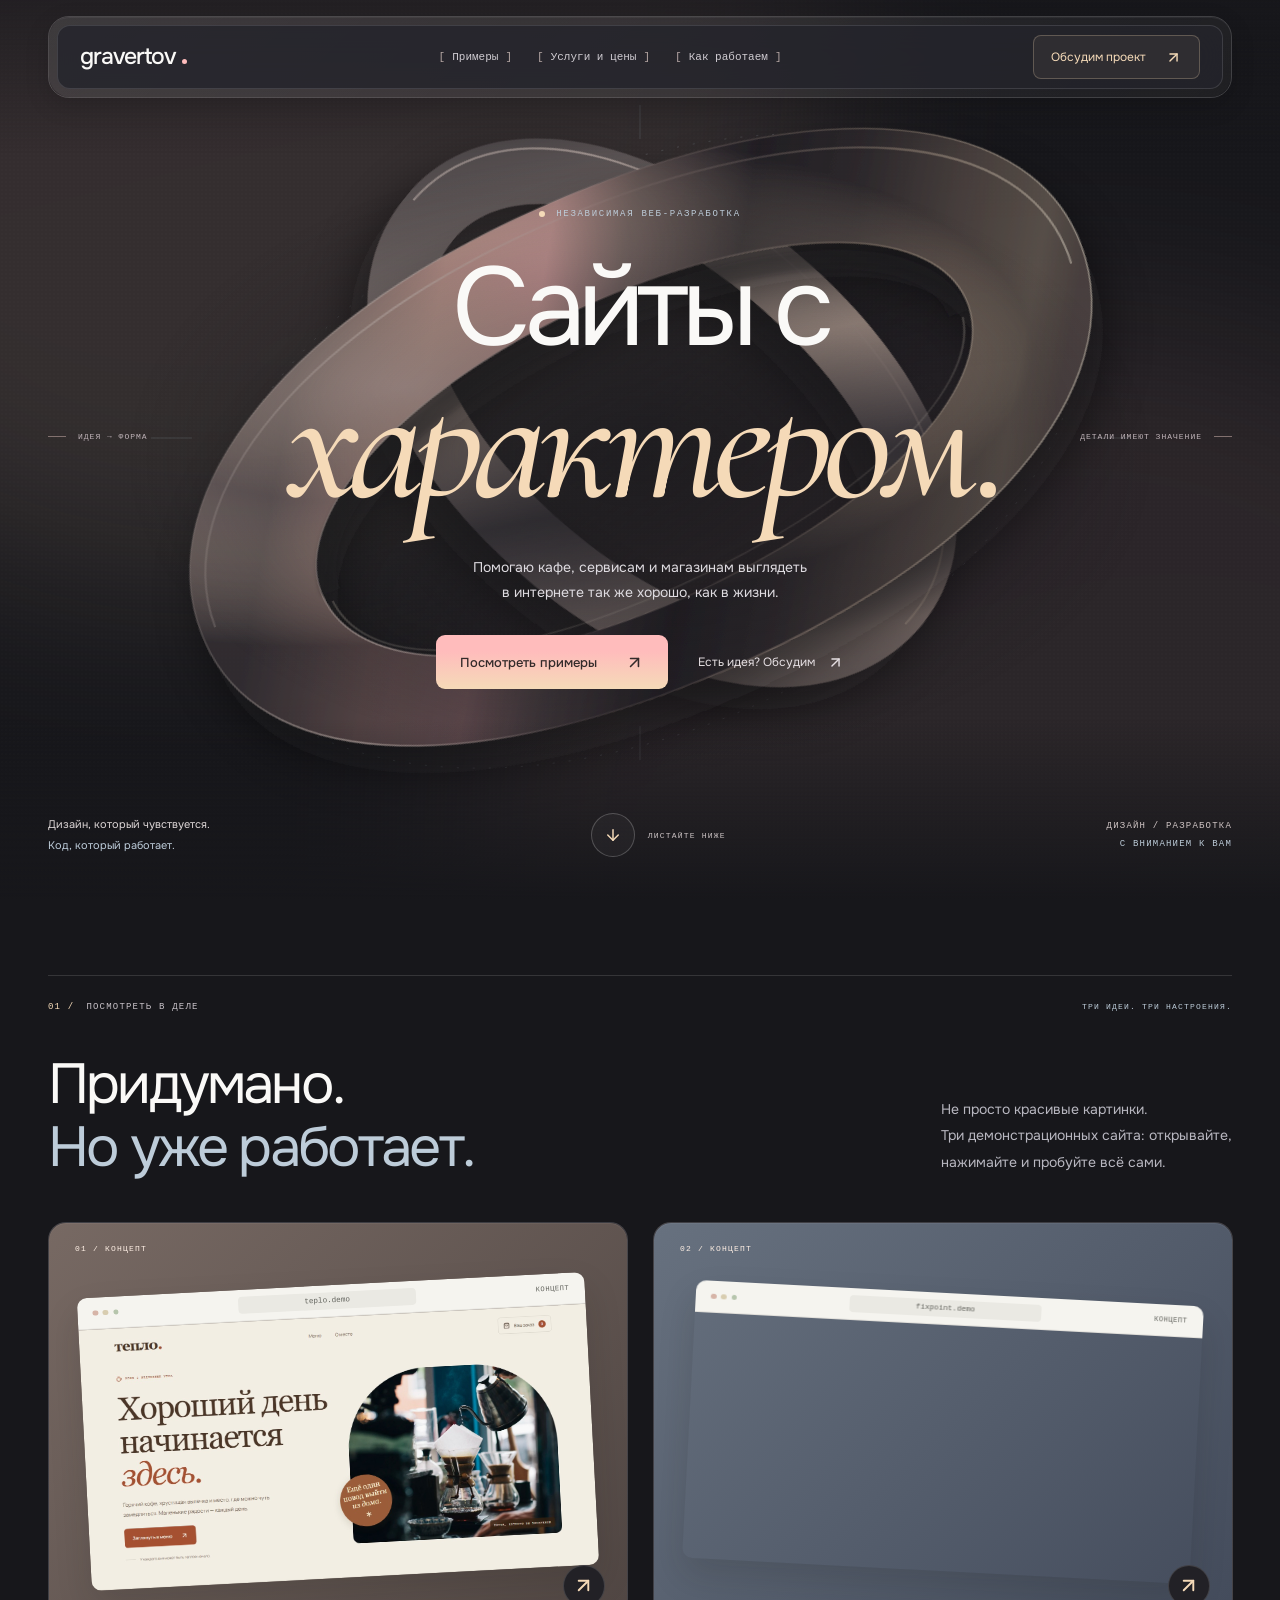
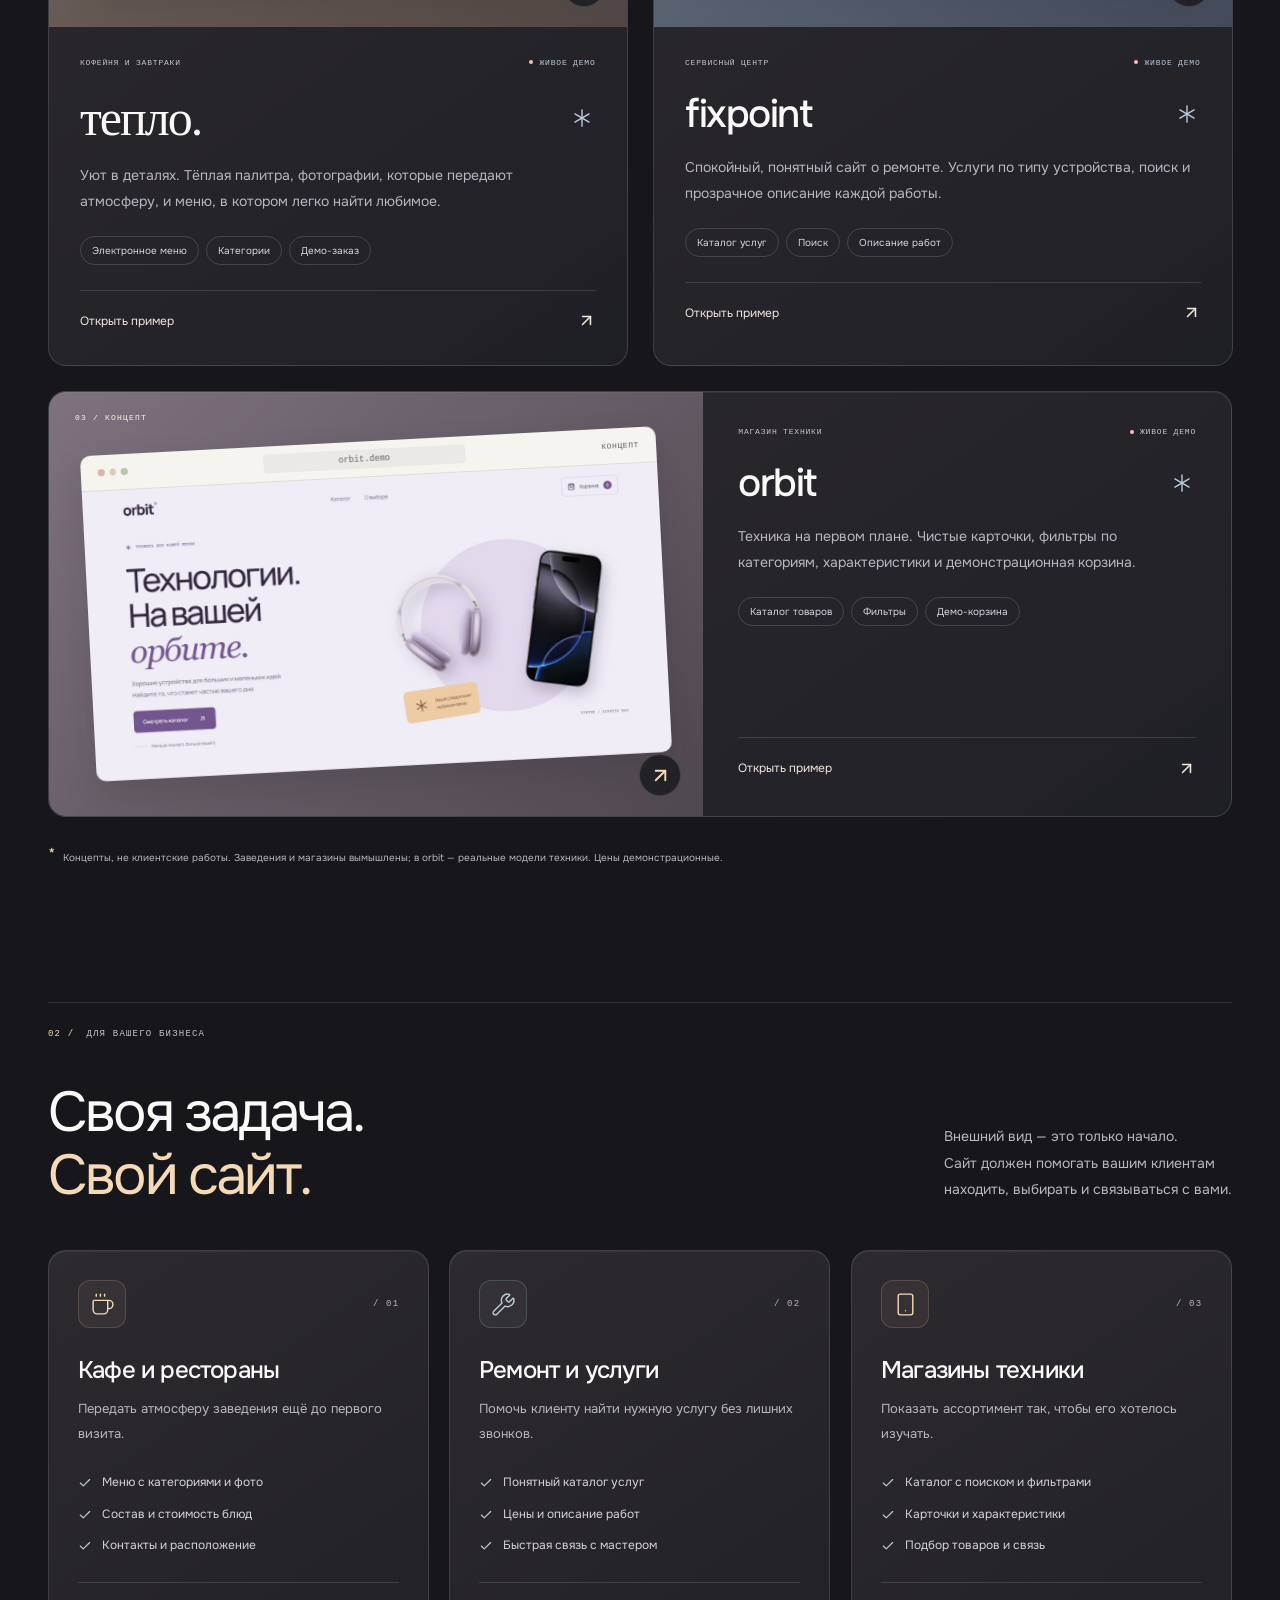
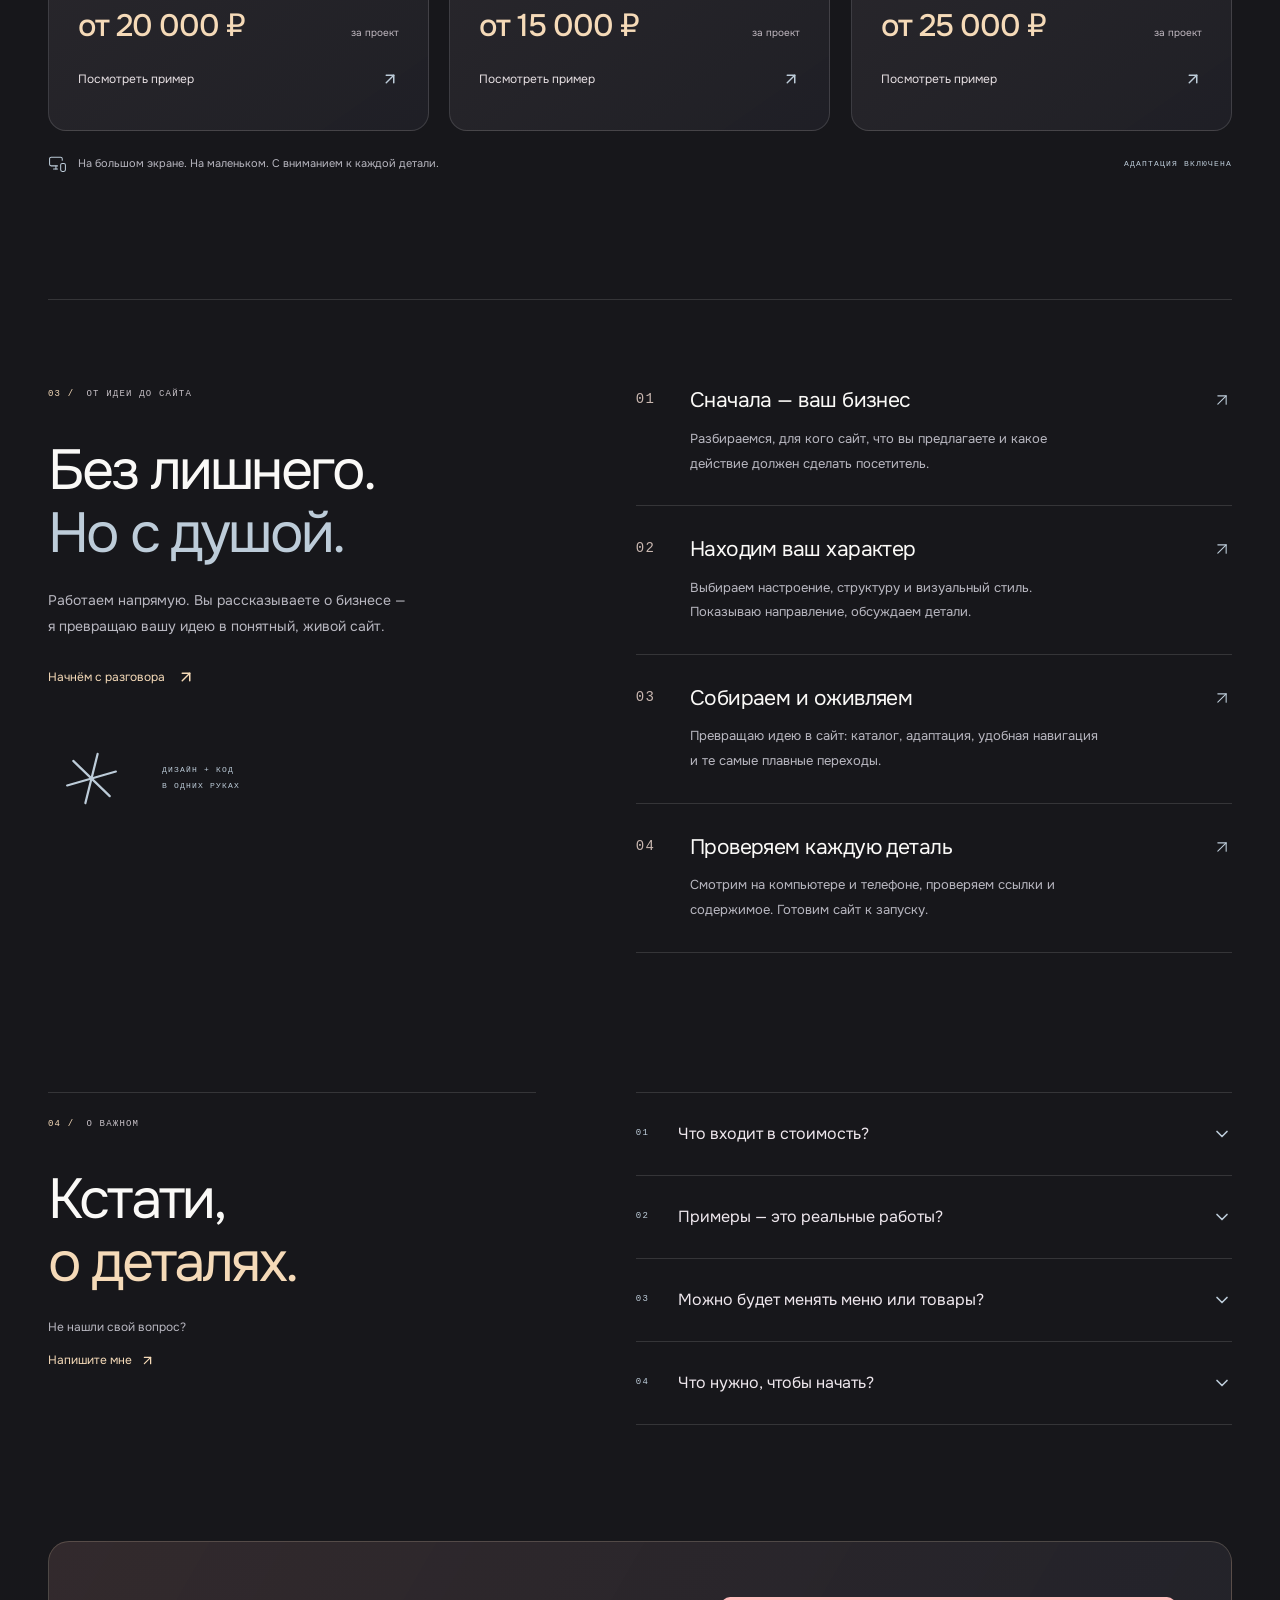
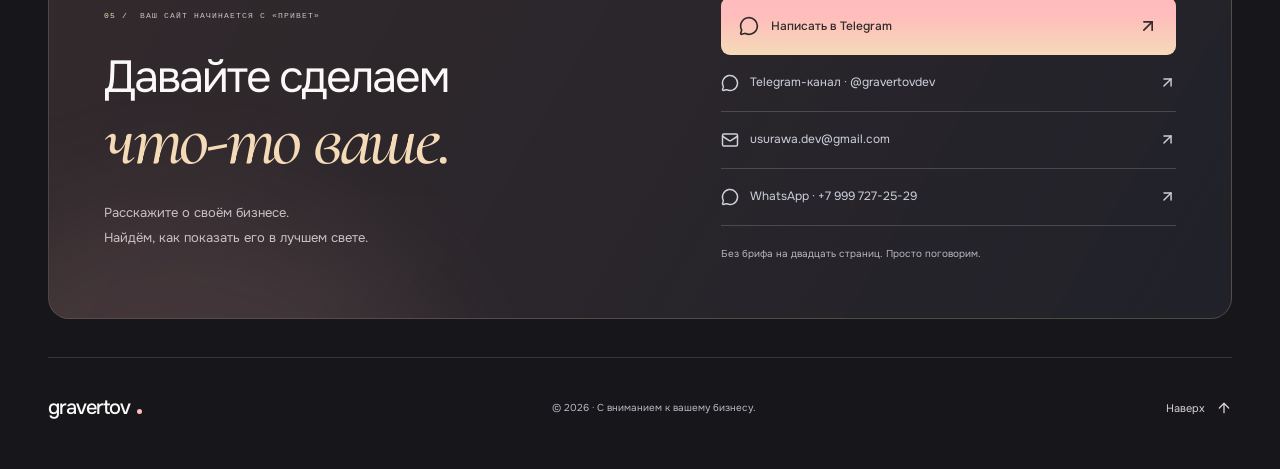
==== index.html @ 1410dafa "Add files via upload" ====
<!doctype html>
<html lang="ru">
  <head>
    <meta charset="UTF-8" />
    <meta name="viewport" content="width=device-width, initial-scale=1.0" />
    <script id="start-at-top">
      // Reset a fresh portfolio document before the browser restores an old section.
      if (!location.hash.startsWith('#/demo/') && performance.getEntriesByType('navigation')[0]?.type !== 'back_forward') {
        history.scrollRestoration = 'manual'
        history.replaceState(history.state, '', location.pathname + location.search)
        const startup = new AbortController()
        const finish = () => {
          startup.abort()
          history.scrollRestoration = 'auto'
        }
        const reset = () => {
          window.scrollTo({ top: 0, left: 0, behavior: 'instant' })
          requestAnimationFrame(() => {
            document.fonts.ready.then(() => requestAnimationFrame(() => {
              if (startup.signal.aborted) return
              window.scrollTo({ top: 0, left: 0, behavior: 'instant' })
              finish()
            }))
          })
        }
        for (const type of ['pointerdown', 'wheel', 'keydown', 'hashchange']) {
          window.addEventListener(type, finish, { once: true, passive: true, signal: startup.signal })
        }
        window.addEventListener('pageshow', reset, { once: true, signal: startup.signal })
      }
    </script>
    <meta name="theme-color" content="#17171b" />
    <meta name="description" content="gravertov — личное портфолио. Примеры работ, проекты и навыки — познакомьтесь с тем, что я создаю." />
    <meta property="og:type" content="website" />
    <meta property="og:locale" content="ru_RU" />
    <meta property="og:title" content="gravertov — личное портфолио." />
    <meta property="og:description" content="gravertov — личное портфолио. Примеры работ, проекты и навыки — познакомьтесь с тем, что я создаю." />
    <link rel="icon" type="image/svg+xml" href="./favicon.svg?v=gravertov-g" />
    <link rel="preload" href="./fonts/onest-cyrillic.woff2" as="font" type="font/woff2" crossorigin />
    <link rel="preload" href="./fonts/onest-latin.woff2" as="font" type="font/woff2" crossorigin />
    <link rel="preload" href="./fonts/cormorant-italic-cyrillic.woff2" as="font" type="font/woff2" crossorigin />
    <title>gravertov — личное портфолио.</title>
    <script type="module" crossorigin src="./assets/index-CSnz-NI5.js"></script>
    <link rel="stylesheet" crossorigin href="./assets/index-BxELxRzQ.css">
  </head>
  <body>
    <div id="root"></div>
    <noscript>Для интерактивного портфолио включите JavaScript. Связаться с разработчиком: <a href="mailto:usurawa.dev@gmail.com">usurawa.dev@gmail.com</a>.</noscript>
  </body>
</html>
---- assets/index-BxELxRzQ.css ----
@font-face{font-family:Manrope;font-style:normal;font-weight:400 800;font-display:swap;src:url(../fonts/manrope-cyrillic.woff2)format("woff2");unicode-range:U+301,U+400-45F,U+490-491,U+4B0-4B1,U+2116}@font-face{font-family:Manrope;font-style:normal;font-weight:400 800;font-display:swap;src:url(../fonts/manrope-latin.woff2)format("woff2");unicode-range:U+??,U+131,U+152-153,U+2BB-2BC,U+2C6,U+2DA,U+2DC,U+304,U+308,U+329,U+2000-206F,U+20AC,U+2122,U+2191,U+2193,U+2212,U+2215,U+FEFF,U+FFFD}:root{color:#f3f2ed;font-synthesis:none;text-rendering:optimizelegibility;-webkit-font-smoothing:antialiased;-moz-osx-font-smoothing:grayscale;--background:#1a1c20;--surface:#23252a;--foreground:#f3f2ed;--muted:#b1b4ba;--accent:#f5dab8;--border:#383b42;--ease:cubic-bezier(.22, 1, .36, 1);background:#1a1c20;font-family:Manrope,Arial,sans-serif}*{box-sizing:border-box}html{scroll-behavior:smooth}body{min-width:320px;margin:0}button,input{font:inherit}button{cursor:pointer}button,a,input,summary{-webkit-tap-highlight-color:transparent}button:disabled{cursor:not-allowed}a{color:inherit;text-decoration:none}button{color:inherit}img{max-width:100%;display:block}h1,h2,h3,p{margin:0}ul,ol{margin:0;padding:0;list-style:none}svg{vertical-align:middle;flex-shrink:0}::selection{color:var(--background);background:var(--accent)}:focus-visible{outline:2px solid var(--demo-accent,var(--accent));outline-offset:5px}h1:focus,main:focus{outline:none}[id]{scroll-margin-top:116px}.container{width:min(1240px,100% - 96px);margin-inline:auto}.mono{letter-spacing:1.2px;font-family:Courier New,monospace;font-size:11px;font-weight:400}.sr-only{clip-path:inset(50%);white-space:nowrap;border:0;width:1px;height:1px;margin:-1px;padding:0;position:absolute;overflow:hidden}.skip-link{z-index:100;color:#1a1c20;background:var(--accent);border-radius:8px;padding:14px 20px;font-size:14px;position:fixed;top:-100px;left:20px}.skip-link:focus{top:14px}.status-dot{background:var(--accent);border-radius:50%;flex-shrink:0;width:6px;height:6px;display:inline-block}.site-preview{border-radius:10px;width:100%;overflow:hidden;box-shadow:0 17px 35px #19191726;container-type:inline-size}.browser-bar{color:#62635d;background:#f5f4ef;border-bottom:1px solid #32281e1a;justify-content:space-between;align-items:center;gap:8px;height:6.3cqw;min-height:23px;max-height:38px;padding-inline:3cqw;display:flex}.browser-dots{gap:.9cqw;display:flex}.browser-dots i{background:#c9c8c0;border-radius:50%;width:1.1cqw;min-width:4px;height:1.1cqw;min-height:4px;display:block}.browser-dots i:first-child{background:#d6b4a7}.browser-dots i:nth-child(2){background:#d8cdb0}.browser-dots i:nth-child(3){background:#b6c5ac}.browser-address{background:#eae9e3;border-radius:4px;padding:.8cqw 13cqw;font:1.5cqw Courier New,monospace}.browser-live{letter-spacing:.1cqw;font:1.4cqw Courier New,monospace}.preview-screenshot{width:100%;height:auto}.product-photo img{object-fit:contain;filter:drop-shadow(6px 10px 12px #2e1d3d2b);width:100%;height:100%}.product-art{--device-color:#34463b;--screen-color:#c7e7b5;--orb-color:#658755;justify-content:center;align-items:center;width:100%;height:100%;display:flex;position:relative}.tone-1{--device-color:#373e4d;--screen-color:#bfd0ed;--orb-color:#7586bc}.tone-2{--device-color:#3c3548;--screen-color:#d1bee7;--orb-color:#86709c}.phone-graphic{border:5px solid var(--device-color);background:#222d25;border-radius:25px;flex-shrink:0;width:110px;height:211px;padding:4px;position:relative;transform:rotate(-9deg);box-shadow:6px 13px 17px #141e192e,inset 0 0 0 1px #849688}.phone-screen{background:var(--screen-color);border-radius:19px;position:absolute;inset:0;overflow:hidden}.phone-island{z-index:2;background:#283029;border-radius:12px;width:37px;height:10px;position:absolute;top:9px;left:50%;transform:translate(-50%)}.phone-time{z-index:1;text-align:center;width:100%;color:var(--device-color);letter-spacing:-1px;font-size:21px;font-weight:500;position:absolute;top:33px;left:0}.phone-orb{background:linear-gradient(135deg, #eef5d1, var(--orb-color) 64%, var(--device-color));border-radius:50%;width:177px;height:177px;position:absolute;bottom:-16%;right:-42%;box-shadow:-8px -5px 25px #faffee80}.phone-bottom{background:#d7e4ce;border-radius:3px;width:26%;height:3px;position:absolute;bottom:6px;left:37%}.tablet-graphic{background:#ddcee9;border:6px solid #3c3b45;border-radius:15px;flex-shrink:0;width:176px;height:131px;position:relative;overflow:hidden;transform:rotate(-10deg);box-shadow:8px 13px 16px #2e1d3d2b}.tablet-screen{background:#e3daf0;border-radius:9px;position:absolute;inset:0;overflow:hidden}.tablet-orb{background:linear-gradient(120deg,#cbb6dc,#806793 65%,#645078);border-radius:50%;width:158px;height:158px;position:absolute;top:-31%;right:-5%;box-shadow:-12px 12px 28px #ead5fbb3}.tablet-line{background:#f6efff;border-radius:5px;width:41%;height:2px;position:absolute;bottom:5px;left:29%}.headphones-graphic{width:176px;height:185px;position:relative;transform:rotate(-12deg)}.headband{border:15px solid #3c3844;border-bottom:0;border-radius:80px 80px 15px 15px;width:143px;height:154px;position:absolute;top:0;left:16px;box-shadow:inset 1px 1px 1px #827d88,3px -2px 1px #585360}.earpad{background:linear-gradient(100deg,#45414d,#302c37);border-radius:18px;width:41px;height:80px;position:absolute;top:93px;box-shadow:6px 7px 13px #22192a3b,inset 2px 0 #77717f}.earpad-left{left:0;transform:rotate(9deg)}.earpad-right{right:0;transform:rotate(-9deg)}.buds-graphic{width:144px;height:178px;position:relative}.bud{background:linear-gradient(90deg,#e5e2eb,#fff,#d0cdd8);border-radius:14px 14px 10px 10px;width:23px;height:78px;position:absolute;top:0;box-shadow:5px 6px 11px #3f2b521f}.bud:before{content:"";background:#fff;border-radius:50%;width:34px;height:32px;position:absolute;top:-4px;left:-10px;box-shadow:inset 2px -2px 4px #d3cddd}.bud-left{left:29px;transform:rotate(-20deg)}.bud-right{right:19px;transform:rotate(18deg)}.buds-case{background:linear-gradient(130deg,#fff,#dad5e3);border-radius:28px;width:144px;height:80px;position:absolute;bottom:0;box-shadow:7px 12px 16px #34294321,inset -2px -3px 6px #c3bccc}.buds-case:before{content:"";background:#b9b3c1;width:92%;height:1px;position:absolute;top:22px;left:4%}.buds-case i{background:#819578;border-radius:50%;width:3px;height:3px;position:absolute;top:34px;left:49%}.food-art{object-fit:cover;width:100%;height:100%}.food-coffee{object-position:50% 59%}.page-loader{min-height:100svh;color:var(--accent);flex-direction:column;justify-content:center;align-items:center;gap:16px;font-size:20px;display:flex}.page-loader span{color:#bdc2b7;font-size:13px}@media (width<=1100px){.container{width:calc(100% - 64px)}}@media (width<=900px){.container{width:calc(100% - 48px)}}@media (width<=760px){[id]{scroll-margin-top:99px}.container{width:calc(100% - 40px)}}@media (prefers-reduced-motion:reduce){html{scroll-behavior:auto}*,:before,:after{transition-duration:.01ms!important;animation-duration:.01ms!important;animation-iteration-count:1!important}}@font-face{font-family:Onest;font-style:normal;font-weight:400 700;font-display:swap;src:url(../fonts/onest-cyrillic.woff2)format("woff2");unicode-range:U+301,U+400-45F,U+490-491,U+4B0-4B1,U+2116}@font-face{font-family:Onest;font-style:normal;font-weight:400 700;font-display:swap;src:url(../fonts/onest-latin.woff2)format("woff2");unicode-range:U+??,U+131,U+152-153,U+2BB-2BC,U+2C6,U+2DA,U+2DC,U+304,U+308,U+329,U+2000-206F,U+20AC,U+2122,U+2191,U+2193,U+2212,U+2215,U+FEFF,U+FFFD}@font-face{font-family:Cormorant Garamond;font-style:italic;font-weight:500;font-display:swap;src:url(../fonts/cormorant-italic-cyrillic.woff2)format("woff2");unicode-range:U+301,U+400-45F,U+490-491,U+4B0-4B1,U+2116}@font-face{font-family:Cormorant Garamond;font-style:italic;font-weight:500;font-display:swap;src:url(../fonts/cormorant-italic-latin.woff2)format("woff2");unicode-range:U+??,U+131,U+152-153,U+2BB-2BC,U+2C6,U+2DA,U+2DC,U+304,U+308,U+329,U+2000-206F,U+20AC,U+2122,U+2191,U+2193,U+2212,U+2215,U+FEFF,U+FFFD}.portfolio-page{--background:#17171b;--surface:#242328;--foreground:#faf9f7;--muted:#b8b7c0;--accent:#f5dab8;--blue:#bdccd9;--border:#ffffff21;--pastel-gradient:linear-gradient(180deg, #ffbcbc 30%, #f5dab8 100%);isolation:isolate;min-height:100svh;color:var(--foreground);background:var(--background);font-family:Onest,Manrope,Arial,sans-serif;position:relative;overflow:clip}.portfolio-page main,.site-footer{z-index:1;position:relative}.portfolio-page .text-peach{color:var(--accent)}.portfolio-page .text-blue{color:var(--blue)}.scroll-progress{z-index:60;background:var(--pastel-gradient);transform-origin:0;height:2px;position:fixed;inset:0 0 auto}.atmosphere{z-index:0;pointer-events:none;position:fixed;inset:0;overflow:hidden}.ambient-orbit{transform-origin:50%;will-change:transform;position:absolute;inset:-35% -25%}.ambient-glow{background:var(--pastel-gradient);filter:blur(94px);border-radius:50%;width:61%;height:64%;position:absolute}.ambient-glow-top{opacity:.12;top:-11%;left:5%}.ambient-glow-bottom{opacity:.085;bottom:-11%;right:5%}.ambient-grain{opacity:.22;background-image:radial-gradient(#ffffff1a .6px,#0000 .8px);background-size:4px 4px;position:absolute;inset:0}.header-shell{z-index:50;border:1px solid #ffffff2e;border-radius:21px;width:min(1240px,100% - 96px);padding:8px;position:fixed;top:16px;left:50%;transform:translate(-50%);box-shadow:0 8px 24px #00000024,inset 0 1px #ffffff1a}.header-shell:before{content:"";z-index:-1;border-radius:inherit;pointer-events:none;-webkit-backdrop-filter:blur(18px);backdrop-filter:blur(18px);background:linear-gradient(135deg,#ffffff1c,#ffffff0a);position:absolute;inset:0}.site-header{background:#24242bd1;border:1px solid #ffffff1f;border-radius:13px;justify-content:space-between;align-items:center;gap:22px;min-height:64px;padding:8px 22px;display:flex}.wordmark{letter-spacing:-1.1px;white-space:nowrap;align-items:baseline;min-height:44px;font-size:23px;font-weight:500;line-height:44px;display:inline-flex}.wordmark span{color:var(--blue);font-weight:400}.wordmark i{background:#ffbcbc;border-radius:50%;width:5px;height:5px;margin-left:7px}.desktop-nav{align-items:center;gap:25px;display:flex}.desktop-nav a{color:#d0ccd2;align-items:center;min-height:44px;font:11px Courier New,monospace;transition:color .22s;display:inline-flex}.desktop-nav a:before,.desktop-nav a:after{color:#b7a8a5}.desktop-nav a:before{content:"[";margin-right:7px}.desktop-nav a:after{content:"]";margin-left:7px}.desktop-nav a:hover{color:var(--accent)}.header-contact{min-height:44px;color:var(--accent);white-space:nowrap;background:#f5dab80f;border:1px solid #f5dab840;border-radius:8px;justify-content:center;align-items:center;gap:19px;padding-inline:17px;font-size:12px;transition:background .22s,border-color .22s;display:inline-flex}.header-contact:hover{background:#f5dab81f;border-color:#f5dab880}.menu-toggle{background:#ffffff0d;border:1px solid #ffffff2b;border-radius:8px;justify-content:center;align-items:center;width:44px;height:44px;padding:0;display:none}.menu-toggle svg{width:20px}#mobile-menu{display:none}.hero{overflow-anchor:none;min-height:max(810px,100svh);position:relative}.hero-container{min-height:inherit;flex-direction:column;justify-content:center;padding-top:146px;padding-bottom:156px;display:flex;position:relative}.hero-copy{z-index:2;text-align:center;position:relative}.hero-eyebrow{color:var(--blue);letter-spacing:1.7px;justify-content:center;align-items:center;gap:11px;font-size:9px;line-height:1.8;display:inline-flex}.hero h1{letter-spacing:-.065em;margin-top:33px;font-size:clamp(78px,8.7vw,126px);font-weight:400;line-height:.96}.hero-title-main{display:block}.hero-title-accent{color:var(--accent);letter-spacing:-.055em;font-family:Cormorant Garamond,Georgia,serif;font-size:1.53em;font-style:italic;font-weight:500;line-height:.95;display:block}.hero-title-dot{position:relative;left:.04em}.hero-description{color:#dedbe0;margin:31px auto 0;font-size:14px;line-height:1.85}.hero-actions{flex-wrap:wrap;justify-content:center;align-items:center;gap:30px;margin-top:29px;display:flex}.button{border-radius:9px;justify-content:center;align-items:center;gap:28px;min-height:54px;padding-inline:24px;font-size:13px;font-weight:500;transition:box-shadow .25s,filter .25s;display:inline-flex}.button-pastel{color:#332b2a;background:var(--pastel-gradient)}.button-pastel:hover{filter:brightness(1.04);box-shadow:0 6px 28px #ffbcbc1f}.button svg,.text-link svg,.project-demo-link svg{transition:transform .3s var(--ease)}.button:hover svg:last-child,.text-link:hover svg,.project-demo-link:hover svg{transform:translate(2px,-2px)}.text-link{color:#e5dfe2;align-items:center;gap:12px;min-height:44px;font-size:12px;transition:color .22s;display:inline-flex}.text-link:hover{color:var(--accent)}.hero-scene{pointer-events:none;place-items:center;display:grid;position:absolute;inset:0;overflow:hidden}.hero-sculpture{opacity:.76;will-change:transform;width:min(1200px,98vw);translate:0 -12px}.hero-sculpture img{width:100%}.hero-vignette{background:radial-gradient(40% 34% at 50% 51%,#17171b99,#0000),linear-gradient(#17171b99,#0000 17% 80%,#17171b);position:absolute;inset:0}.scene-coordinate{color:#c0b4b9;letter-spacing:1px;align-items:center;gap:12px;font:8px Courier New,monospace;display:flex;position:absolute;top:48%}.scene-coordinate-left{left:max(48px,50vw - 620px)}.scene-coordinate-right{right:max(48px,50vw - 620px)}.scene-coordinate i{background:#82716f;width:18px;height:1px}.hero-bottom{justify-content:space-between;align-items:center;gap:28px;display:flex;position:absolute;inset:auto 0 43px}.hero-signature{color:#ddd6d6;font-size:11px;line-height:1.9}.hero-signature span{color:var(--blue)}.hero-disciplines{color:#d0c5c5;text-align:right;font-size:9px;line-height:2}.hero-disciplines span{color:var(--blue)}.scroll-hint{color:#cdc4c5;align-items:center;gap:13px;min-height:44px;font-size:8px;display:inline-flex}.scroll-hint-icon{width:44px;height:44px;color:var(--accent);background:#ffffff08;border:1px solid #ffffff36;border-radius:50%;justify-content:center;align-items:center;transition:background .25s;display:flex}.scroll-hint:hover .scroll-hint-icon{background:#f5dab817}.section{padding-block:104px}.section-kicker{border-top:1px solid var(--border);color:#c8c2c8;align-items:center;gap:12px;padding-top:23px;font-size:9px;line-height:1.8;display:flex}.section-kicker>span:first-child{color:var(--accent)}.section-kicker-tail{color:var(--blue);margin-left:auto;font-size:8px}.section-heading{justify-content:space-between;align-items:flex-end;gap:48px;margin-top:38px;margin-bottom:43px;display:flex}.scroll-title{letter-spacing:-.05em;font-size:clamp(39px,4.4vw,63px);font-weight:400;line-height:1.12}.title-line{display:block}.title-word{white-space:nowrap;display:inline-block}.reveal-character{opacity:clamp(0, calc((var(--written) - var(--character)) / 3), 1)}.section-heading p{max-width:345px;color:var(--muted);padding-bottom:4px;font-size:14px;line-height:1.9}.emerge-slot{min-width:0;display:flex;position:relative}.emerge-card{transform-origin:50%;will-change:transform, opacity;width:100%;min-width:0;display:flex}.tilt-card{border:1px solid var(--border);background:linear-gradient(145deg,#2f2c31f0,#202026f5);border-radius:18px;width:100%;min-width:0;transition:border-color .35s;position:relative;overflow:hidden}.tilt-card:after{content:"";z-index:2;border-radius:inherit;pointer-events:none;position:absolute;inset:0;box-shadow:inset 0 1px #ffffff0d}.tilt-card:is(:hover,:active){border-color:#f5dab859}.projects-section{padding-top:75px;padding-bottom:68px}.projects-grid{grid-template-columns:repeat(2,minmax(0,1fr));gap:25px;display:grid}.project-card{flex-direction:column;display:flex}.project-featured{grid-column:1/-1}.project-featured .project-card{grid-template-columns:1.24fr 1fr;display:grid}.project-preview{aspect-ratio:1.43;flex-shrink:0;align-items:center;padding:53px 35px 39px;display:flex;position:relative;overflow:hidden}.project-cafe .project-preview{background:linear-gradient(135deg,#776963,#504643)}.project-repair .project-preview{background:linear-gradient(135deg,#67717f,#434b5b)}.project-tech .project-preview{background:linear-gradient(135deg,#7d727e,#504851)}.project-preview-index{color:#fff0e5;font-size:8px;position:absolute;top:21px;left:26px}.project-preview .site-preview{transition:transform .65s var(--ease), box-shadow .65s var(--ease);transition-delay:65ms;transform:rotate(-3deg)}.project-repair .site-preview{transform:rotate(3deg)}.tilt-card:is(:hover,:active) .project-preview .site-preview{transform:translateY(-4px)rotate(0);box-shadow:0 22px 40px #0f0d1240}.project-preview-arrow{width:42px;height:42px;color:var(--accent);background:#222126;border:1px solid #ffffff24;border-radius:50%;justify-content:center;align-items:center;display:flex;position:absolute;bottom:20px;right:22px}.project-info{flex-direction:column;flex:1;padding:31px;display:flex}.project-meta{color:#c3c5ce;letter-spacing:.8px;text-transform:uppercase;flex-wrap:wrap;justify-content:space-between;align-items:center;gap:10px;font-size:8px;display:flex}.project-meta>span:last-child{color:var(--blue);align-items:center;gap:6px;display:inline-flex}.project-meta i{background:#ffbcbc;border-radius:50%;width:4px;height:4px}.project-title-row{justify-content:space-between;align-items:center;gap:20px;margin-top:22px;display:flex}.project-title-row h3{letter-spacing:-1.5px;font-size:39px;font-weight:500}.project-cafe .project-title-row h3{letter-spacing:-2px;font-family:Georgia,serif;font-size:50px;font-weight:400}.project-title-row>svg{color:var(--blue)}.project-info>p{min-height:52px;color:var(--muted);margin-top:16px;font-size:14px;line-height:1.85}.project-tags{flex-wrap:wrap;gap:7px;margin-top:21px;display:flex}.project-tags li{color:#d4d7de;border:1px solid #ffffff26;border-radius:30px;padding:7px 11px;font-size:10px}.project-demo-link{border-top:1px solid var(--border);color:#f1e6de;justify-content:space-between;align-items:center;gap:12px;min-height:44px;margin-top:25px;padding-top:17px;font-size:12px;transition:color .22s;display:flex}.project-demo-link:hover{color:var(--accent)}.project-featured .project-preview{aspect-ratio:auto;min-height:400px;padding:49px 39px}.project-featured .project-info{padding:35px}.project-featured .project-demo-link{margin-top:auto}.project-featured .project-tags{margin-bottom:25px}.demo-disclaimer{color:#b7b3bc;align-items:baseline;gap:8px;margin-top:21px;font-size:10px;line-height:1.9;display:flex}.disclaimer-mark{color:var(--accent);font-size:18px}.services-section{padding-top:62px}.services-grid{grid-template-columns:repeat(3,minmax(0,1fr));gap:20px;display:grid}.service-card{flex-direction:column;min-height:448px;padding:29px;display:flex}.service-top{justify-content:space-between;align-items:center;gap:12px;margin-bottom:27px;display:flex}.service-icon{width:48px;height:48px;color:var(--accent);background:#f5dab80d;border:1px solid #f5dab829;border-radius:12px;justify-content:center;align-items:center;display:flex}.service-repair .service-icon{color:var(--blue);background:#bdccd90d;border-color:#bdccd930}.service-number{color:#beb6be;font-size:9px}.service-card h3{letter-spacing:-.8px;margin-bottom:12px;font-size:24px;font-weight:500}.service-card>p{min-height:49px;color:var(--muted);font-size:13px;line-height:1.9}.service-card ul{gap:12px;margin-block:27px;display:grid}.service-card li{color:#d7d2da;align-items:flex-start;gap:10px;font-size:12px;line-height:1.6;display:flex}.service-card li svg{color:var(--blue);margin-top:3px}.service-price{border-top:1px solid var(--border);justify-content:space-between;align-items:baseline;gap:12px;margin-top:auto;padding-top:23px;display:flex}.service-price strong{color:var(--accent);letter-spacing:-1.3px;white-space:nowrap;font-size:31px;font-weight:500}.service-price>span{color:#c1b9c1;white-space:nowrap;font-size:10px}.service-link{color:#e7e0e3;justify-content:space-between;align-items:center;min-height:44px;margin-top:12px;font-size:12px;transition:color .22s;display:flex}.service-link svg{color:var(--blue)}.service-link:hover{color:var(--accent)}.services-footnote{color:var(--blue);align-items:center;gap:11px;margin-top:23px;display:flex}.services-footnote p{color:var(--muted);font-size:11px;line-height:1.8}.services-footnote>.mono{margin-left:auto;font-size:8px}.process-section{padding-top:22px}.process-layout{border-top:1px solid var(--border);grid-template-columns:.9fr 1.1fr;align-items:start;gap:100px;padding-top:86px;display:grid}.process-intro{position:sticky;top:143px}.process-intro .section-kicker{border:0;padding-top:0}.process-intro .scroll-title{margin-top:36px}.process-intro p{max-width:365px;color:var(--muted);margin-top:22px;font-size:14px;line-height:1.9}.process-intro .text-link{color:var(--accent);margin-top:15px}.process-symbol{color:var(--blue);align-items:center;gap:27px;margin-top:36px;display:flex}.process-symbol>svg{width:87px;height:87px;transform:rotate(14deg)}.process-symbol span{font-size:8px;line-height:2}.step-row{border-bottom:1px solid var(--border);grid-template-columns:30px 1fr 20px;align-items:start;gap:24px;padding-block:29px;display:grid}.process-steps li:first-child .step-row{padding-top:0}.step-number{color:#cab8b1;padding-top:5px;font-size:14px}.step-row h3{letter-spacing:-.55px;font-size:21px;font-weight:400;line-height:1.4}.step-row p{max-width:410px;color:var(--muted);margin-top:11px;font-size:13px;line-height:1.9}.step-row>svg{color:var(--blue);margin-top:4px}.faq-section{grid-template-columns:.9fr 1.1fr;align-items:start;gap:100px;padding-top:35px;display:grid}.faq-intro .scroll-title{margin-top:36px}.faq-intro p{color:var(--muted);margin-top:22px;font-size:12px;line-height:1.9}.faq-intro a{min-height:44px;color:var(--accent);align-items:center;gap:8px;display:inline-flex}.faq-list{border-top:1px solid var(--border)}.faq-item{border-bottom:1px solid var(--border)}.faq-toggle{color:#eee7ed;text-align:left;background:0 0;border:0;grid-template-columns:24px 1fr 20px;align-items:center;gap:18px;width:100%;min-height:82px;padding:25px 0;font-size:16px;font-weight:400;line-height:1.5;transition:color .25s;display:grid}.faq-number{color:var(--blue);font-size:9px}.faq-toggle>svg{color:var(--blue);transition:transform .35s var(--ease), color .25s}.faq-toggle:hover,.is-open .faq-toggle{color:var(--accent)}.is-open .faq-toggle>svg{color:var(--accent);transform:rotate(180deg)}.faq-answer{overflow:hidden}.faq-answer p{color:var(--muted);padding:0 30px 27px 42px;font-size:14px;line-height:1.9}.contact-section{padding-top:12px;padding-bottom:38px}.contact-card{background:linear-gradient(120deg,#4436389e,#22232be8);border:1px solid #f5dab833;border-radius:21px;grid-template-columns:1.22fr 1fr;align-items:center;gap:62px;padding:55px;display:grid;position:relative;overflow:hidden}.contact-card:before{content:"";background:var(--pastel-gradient);filter:blur(65px);opacity:.1;pointer-events:none;border-radius:50%;width:550px;height:550px;position:absolute;bottom:-430px;left:-12%}.contact-heading,.contact-links{z-index:1;min-width:0;position:relative}.contact-heading .section-kicker{border:0;padding-top:0;font-size:8px}.contact-title{margin-top:30px;font-size:clamp(32px,3.5vw,49px)}.title-serif{letter-spacing:-.045em;font-family:Cormorant Garamond,Georgia,serif;font-size:1.65em;font-style:italic;font-weight:500;line-height:1}.contact-heading p{color:#cbc0c5;margin-top:24px;font-size:13px;line-height:1.9}.contact-links{flex-direction:column;display:flex}.telegram-button{gap:12px;min-height:58px;padding-inline:18px;font-size:12px}.telegram-button>svg:last-child{margin-left:auto}.contact-secondary{color:#ccd0db;border-bottom:1px solid #ffffff2b;align-items:center;gap:11px;min-height:57px;font-size:12px;line-height:1.6;transition:color .22s;display:flex}.contact-secondary>span{overflow-wrap:anywhere}.contact-secondary>svg:last-child{margin-left:auto}.contact-secondary:hover{color:var(--accent)}.contact-small{color:#bcb4bf;margin-top:19px;font-size:10px;line-height:1.8}.site-footer{border-top:1px solid var(--border);justify-content:space-between;align-items:center;gap:24px;padding-block:28px 39px;display:flex}.footer-wordmark{font-size:20px}.site-footer>span{color:#bcb6c1;font-size:10px;line-height:1.8}.site-footer>a:last-child{color:#d7cdd2;align-items:center;gap:11px;min-height:44px;font-size:11px;display:inline-flex}@media (width<=1100px){.header-shell{width:calc(100% - 64px)}.site-header{gap:16px;padding-inline:18px}.desktop-nav{gap:19px}.desktop-nav a{font-size:10px}.scene-coordinate{display:none}.project-preview{padding-inline:28px}.project-info{padding:27px}.project-featured .project-info{padding:29px}.project-featured .project-preview{min-height:390px;padding-inline:30px}.service-card{padding:24px}.service-card h3{font-size:22px}.service-price strong{font-size:28px}.process-layout,.faq-section{gap:62px}.contact-card{gap:40px;padding:42px}.contact-title{font-size:39px}}@media (width<=900px){.header-shell{width:calc(100% - 48px)}.wordmark{font-size:21px}.desktop-nav{gap:13px}.header-contact{gap:12px;padding-inline:12px;font-size:11px}.hero-signature{font-size:10px}.hero-disciplines{font-size:8px}.section-heading{gap:32px}.section-heading p{font-size:13px}.services-grid{gap:14px}.service-card{padding:20px}.service-card h3{font-size:20px}.service-card li{gap:8px;font-size:11px}.service-price strong{font-size:26px}.service-price>span{font-size:9px}.process-layout,.faq-section{gap:42px}.contact-card{gap:29px;padding:33px}.contact-title{font-size:33px}.telegram-button{gap:9px;padding-inline:13px;font-size:11px}}@media (width<=820px){.header-shell{border-radius:18px;width:calc(100% - 32px);padding:6px;top:12px}.site-header{border-radius:11px;gap:10px;min-height:62px;padding:7px 12px}.wordmark{font-size:20px}.desktop-nav{display:none}.header-contact{margin-left:auto;padding-inline:13px;font-size:11px}.header-contact-extra{display:none}.menu-toggle{display:flex}#mobile-menu{opacity:0;visibility:hidden;pointer-events:none;grid-template-rows:0fr;transition:grid-template-rows .22s ease-in-out,opacity .22s ease-in-out,visibility 0s linear .22s;display:grid}#mobile-menu[data-open=true]{opacity:1;visibility:visible;pointer-events:auto;grid-template-rows:1fr;transition-delay:0s}.mobile-menu-clip{min-height:0;overflow:hidden}.mobile-nav{background:#25252df5;border:1px solid #ffffff26;border-radius:11px;margin-top:7px;overflow:hidden}.mobile-nav-inner{padding:6px 17px}.mobile-nav a{border-bottom:1px solid var(--border);color:#e8e1e6;justify-content:space-between;align-items:center;min-height:54px;font-size:13px;display:flex}.mobile-nav a:last-child{color:var(--accent);border:0}.hero{min-height:max(770px,100svh)}.hero-container{padding-top:157px;padding-bottom:147px}.hero h1{font-size:clamp(60px,11.3vw,92px)}.hero-eyebrow{letter-spacing:1.3px;font-size:8px}.hero-sculpture{width:125vw}.services-grid{grid-template-columns:1fr;gap:18px}.service-card{min-height:0;padding:29px}.service-card h3{font-size:24px}.service-card>p{min-height:0}.service-card li{font-size:13px}.service-price strong{font-size:31px}.service-price>span{font-size:10px}.service-link{font-size:13px}.services-footnote>.mono{display:none}.contact-card{grid-template-columns:1fr;gap:30px;padding:39px}.contact-title{font-size:43px}.telegram-button{font-size:12px}}@media (width<=760px){.hero{min-height:max(740px,100svh)}.hero-container{padding-top:150px;padding-bottom:152px}.hero h1{letter-spacing:-.055em;margin-top:27px;font-size:clamp(47px,14.5vw,86px)}.hero-title-accent{letter-spacing:-.055em;font-size:1.4em}.hero-description{max-width:365px;margin-top:28px;font-size:13px;line-height:1.9}.hero-actions{flex-direction:column;gap:8px;margin-top:27px}.hero-actions .button{min-width:224px;font-size:12px}.hero-actions .text-link{font-size:12px}.hero-sculpture{opacity:.68;width:180vw;translate:0 -32px}.hero-vignette{background:radial-gradient(75% 30% at 50% 48%,#17171ba1,#0000),linear-gradient(#17171b80,#0000 18% 76%,#17171b)}.hero-bottom{justify-content:center;bottom:28px}.hero-signature,.hero-disciplines{display:none}.scroll-hint{flex-direction:column;gap:8px;font-size:7px}.desktop-break{display:none}.section{padding-block:73px}.projects-section{padding-top:56px}.services-section{padding-top:22px}.section-kicker{letter-spacing:1px;padding-top:20px;font-size:8px}.section-kicker-tail{display:none}.section-heading{margin-top:28px;margin-bottom:32px;display:block}.scroll-title{letter-spacing:-.05em;font-size:clamp(35px,9.3vw,49px)}.section-heading p{max-width:430px;margin-top:21px;font-size:13px}.projects-grid{grid-template-columns:repeat(2,minmax(0,1fr));gap:12px}.project-featured .project-card{display:flex}.project-preview,.project-featured .project-preview{aspect-ratio:1.34;min-height:0;padding:47px 26px 36px}.project-preview-index{font-size:8px;top:20px;left:22px}.project-info,.project-featured .project-info{padding:26px}.project-title-row h3{font-size:36px}.project-cafe .project-title-row h3{font-size:44px}.project-info>p{min-height:0;font-size:13px}.project-tags li{font-size:10px}.project-featured .project-demo-link{margin-top:24px}.project-featured .project-tags{margin-bottom:0}.projects-grid>:not(.project-featured) .project-preview{aspect-ratio:1.12;padding:28px 12px 22px}.projects-grid>:not(.project-featured) .project-preview-index{letter-spacing:.5px;font-size:7px;top:10px;left:12px}.projects-grid>:not(.project-featured) .project-preview-arrow{width:28px;height:28px;bottom:10px;right:10px}.projects-grid>:not(.project-featured) .project-preview-arrow svg{width:16px;height:16px}.projects-grid>:not(.project-featured) .project-info{padding:16px 12px}.projects-grid>:not(.project-featured) .project-meta{letter-spacing:.3px;flex-direction:column;align-items:flex-start;gap:6px;font-size:7px}.projects-grid>:not(.project-featured) .project-title-row{gap:6px;margin-top:14px}.projects-grid>:not(.project-featured) .project-title-row h3{letter-spacing:-1px;font-size:clamp(20px,5.8vw,32px)}.projects-grid>:not(.project-featured) .project-cafe h3{font-size:clamp(26px,7.5vw,38px)}.projects-grid>:not(.project-featured) .project-title-row>svg{width:16px;height:16px}.projects-grid>:not(.project-featured) .project-info>p{margin-top:12px;font-size:12px;line-height:1.75}.projects-grid>:not(.project-featured) .project-tags{gap:5px;margin-block:15px}.projects-grid>:not(.project-featured) .project-tags li{padding:5px 7px;font-size:9px}.projects-grid>:not(.project-featured) .project-demo-link{gap:6px;margin-top:auto;padding-top:13px;font-size:11px}.projects-grid>:not(.project-featured) .project-demo-link svg{width:15px;height:15px}.demo-disclaimer{font-size:9px}.service-card{padding:26px}.service-top{margin-bottom:23px}.service-card h3{font-size:24px}.service-card ul{margin-block:23px}.services-footnote{align-items:flex-start}.services-footnote>svg{margin-top:3px}.services-footnote p{max-width:335px;font-size:10px}.process-section{padding-top:16px}.process-layout{grid-template-columns:1fr;gap:29px;padding-top:53px}.process-intro{position:static}.process-intro .scroll-title,.faq-intro .scroll-title{margin-top:28px}.process-intro p{font-size:13px}.process-symbol{display:none}.step-row{grid-template-columns:24px 1fr 18px;gap:16px;padding-block:25px}.process-steps li:first-child .step-row{padding-top:20px}.step-number{font-size:12px}.step-row h3{font-size:18px}.step-row p{font-size:13px}.faq-section{grid-template-columns:1fr;gap:29px;padding-top:22px}.faq-toggle{grid-template-columns:20px 1fr 20px;gap:14px;min-height:77px;padding-block:23px;font-size:14px}.faq-answer p{padding-left:34px;padding-right:6px;font-size:13px}.contact-section{padding-top:3px;padding-bottom:25px}.contact-card{border-radius:17px;gap:30px;padding:28px}.contact-heading .section-kicker{letter-spacing:.7px;font-size:7px;line-height:1.9}.contact-title{margin-top:26px;font-size:clamp(30px,8.4vw,43px)}.contact-heading p{margin-top:20px;font-size:12px}.telegram-button{gap:9px;min-height:55px;padding-inline:14px;font-size:11px}.contact-secondary{gap:9px;font-size:11px}.contact-small{font-size:9px}.site-footer{grid-template-columns:1fr auto;gap:10px;padding-block:25px 28px;display:grid}.site-footer>span{grid-area:2/1/auto/-1;font-size:9px}.site-footer>a:last-child{font-size:10px}}@media (width<=370px){.header-contact{display:none}.menu-toggle{margin-left:auto}.hero-eyebrow{letter-spacing:1px;font-size:7px}.scroll-title{font-size:33px}.project-info,.project-featured .project-info{padding:23px}.project-preview,.project-featured .project-preview{padding-inline:23px}.project-meta{letter-spacing:.5px}.service-card{padding:23px}.service-card h3{font-size:22px}.faq-toggle{gap:11px}.contact-card{padding:23px}.contact-title{font-size:29px}}@media (hover:none),(pointer:coarse){.ambient-glow{filter:blur(66px)}}@media (prefers-reduced-motion:reduce){#mobile-menu{transition:none}.reveal-character,.emerge-card,.hero-copy{opacity:1!important}.hero-sculpture,.tilt-card,.emerge-card{transform:none!important}.hero-sculpture,.emerge-card{will-change:auto}.ambient-orbit{transform:rotate(-15deg)!important}.project-preview .site-preview{transform:none!important}}
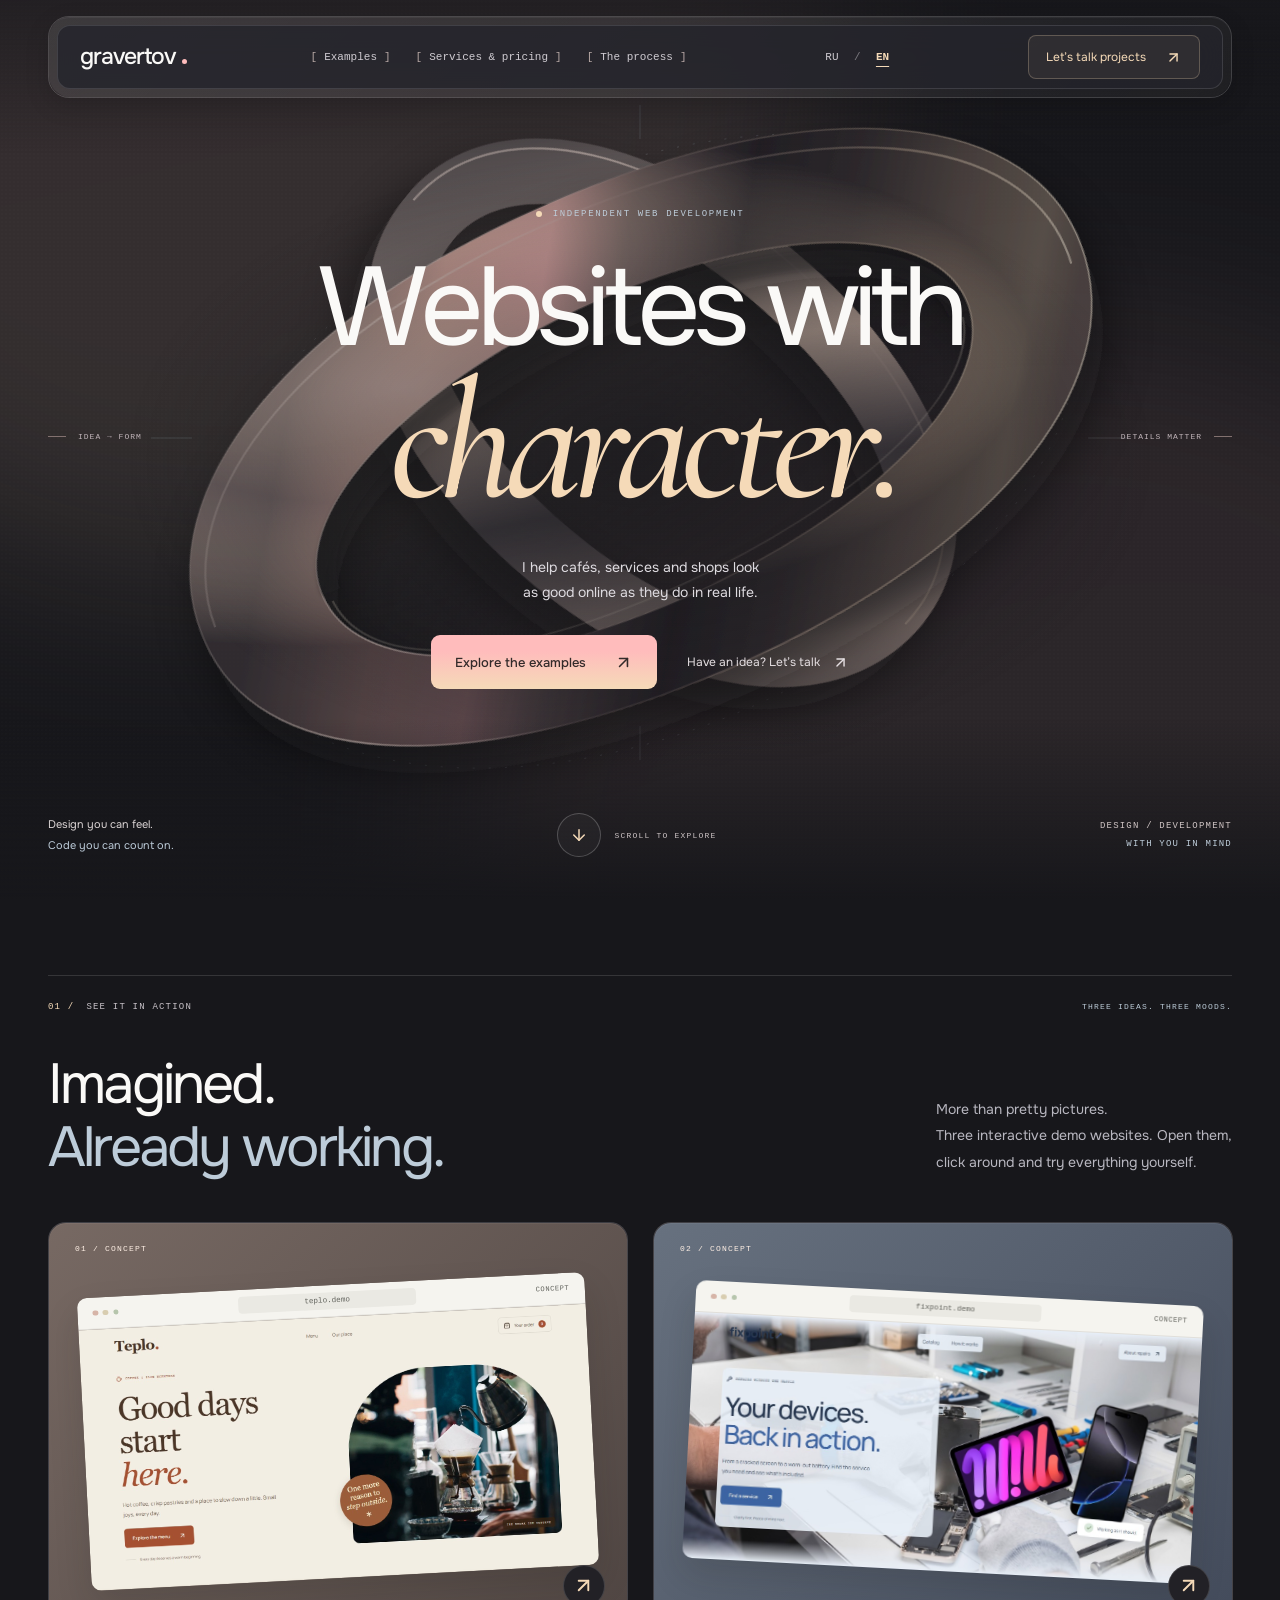
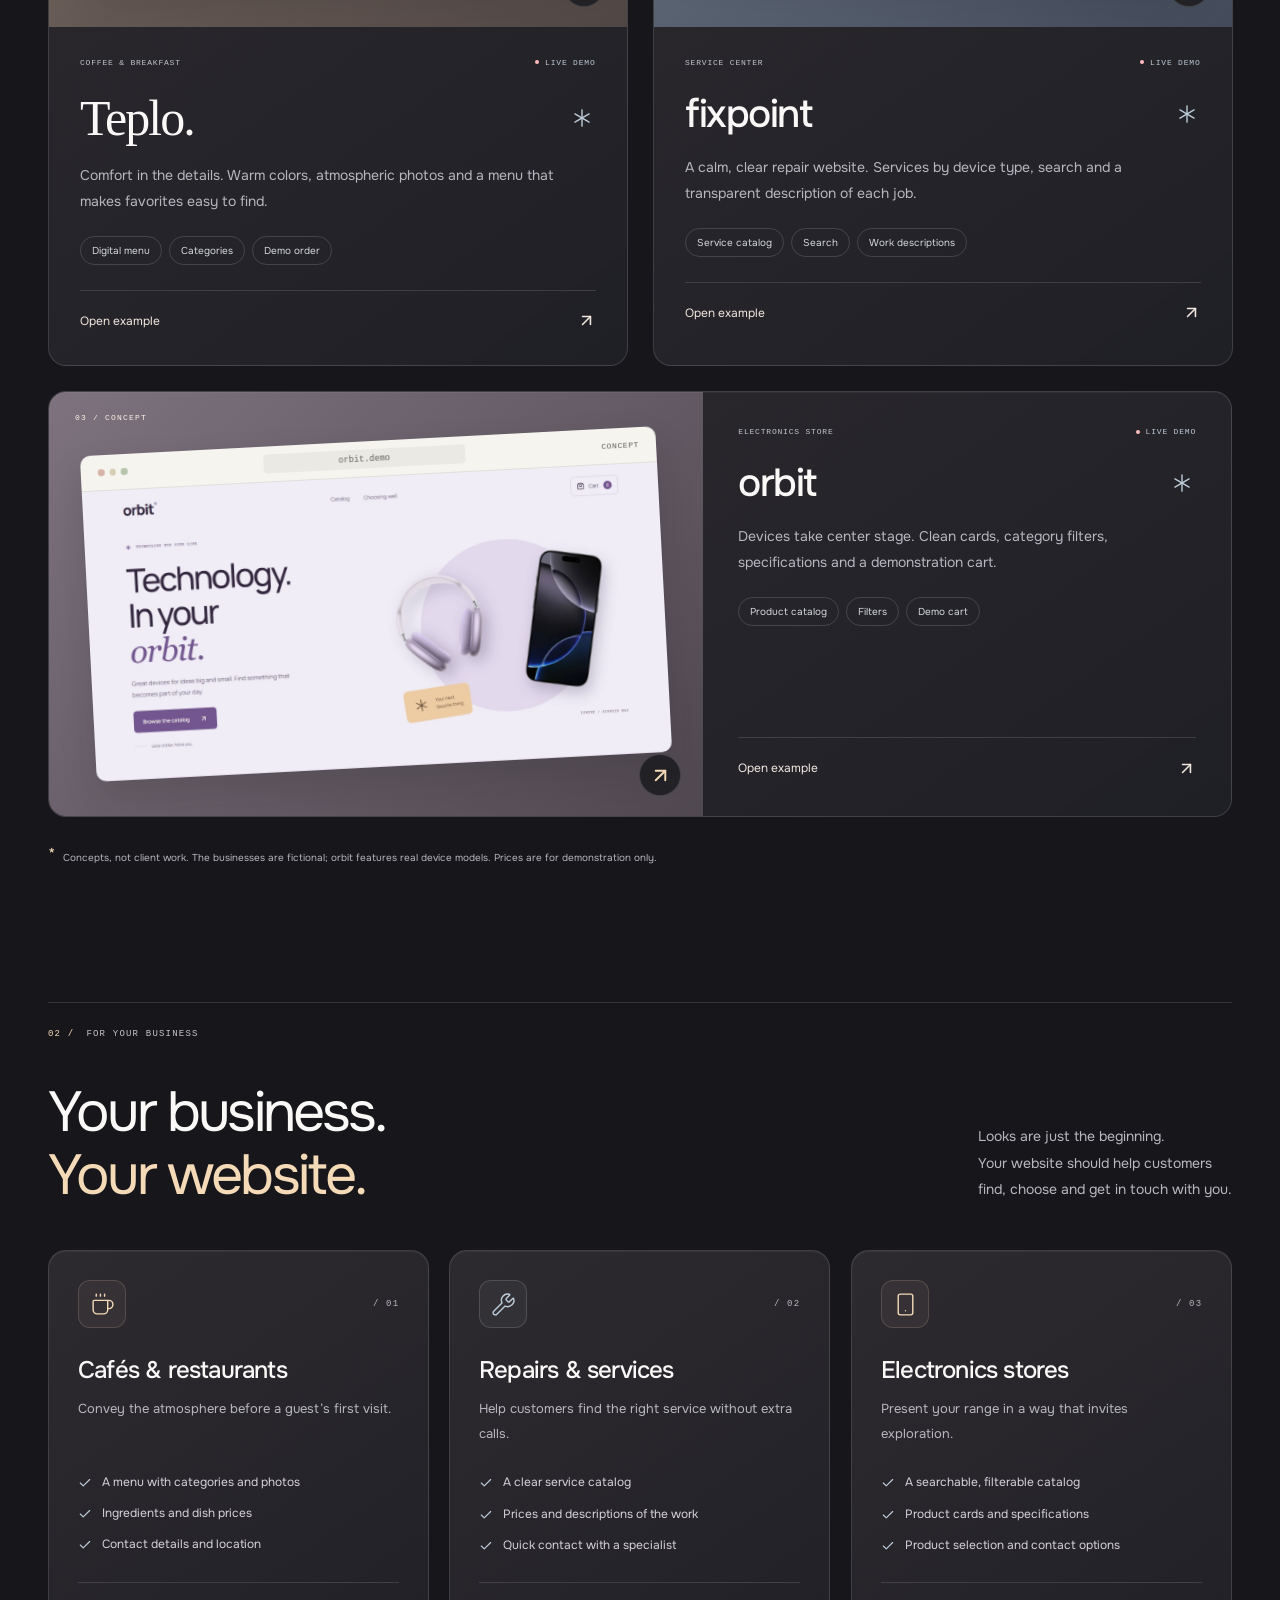
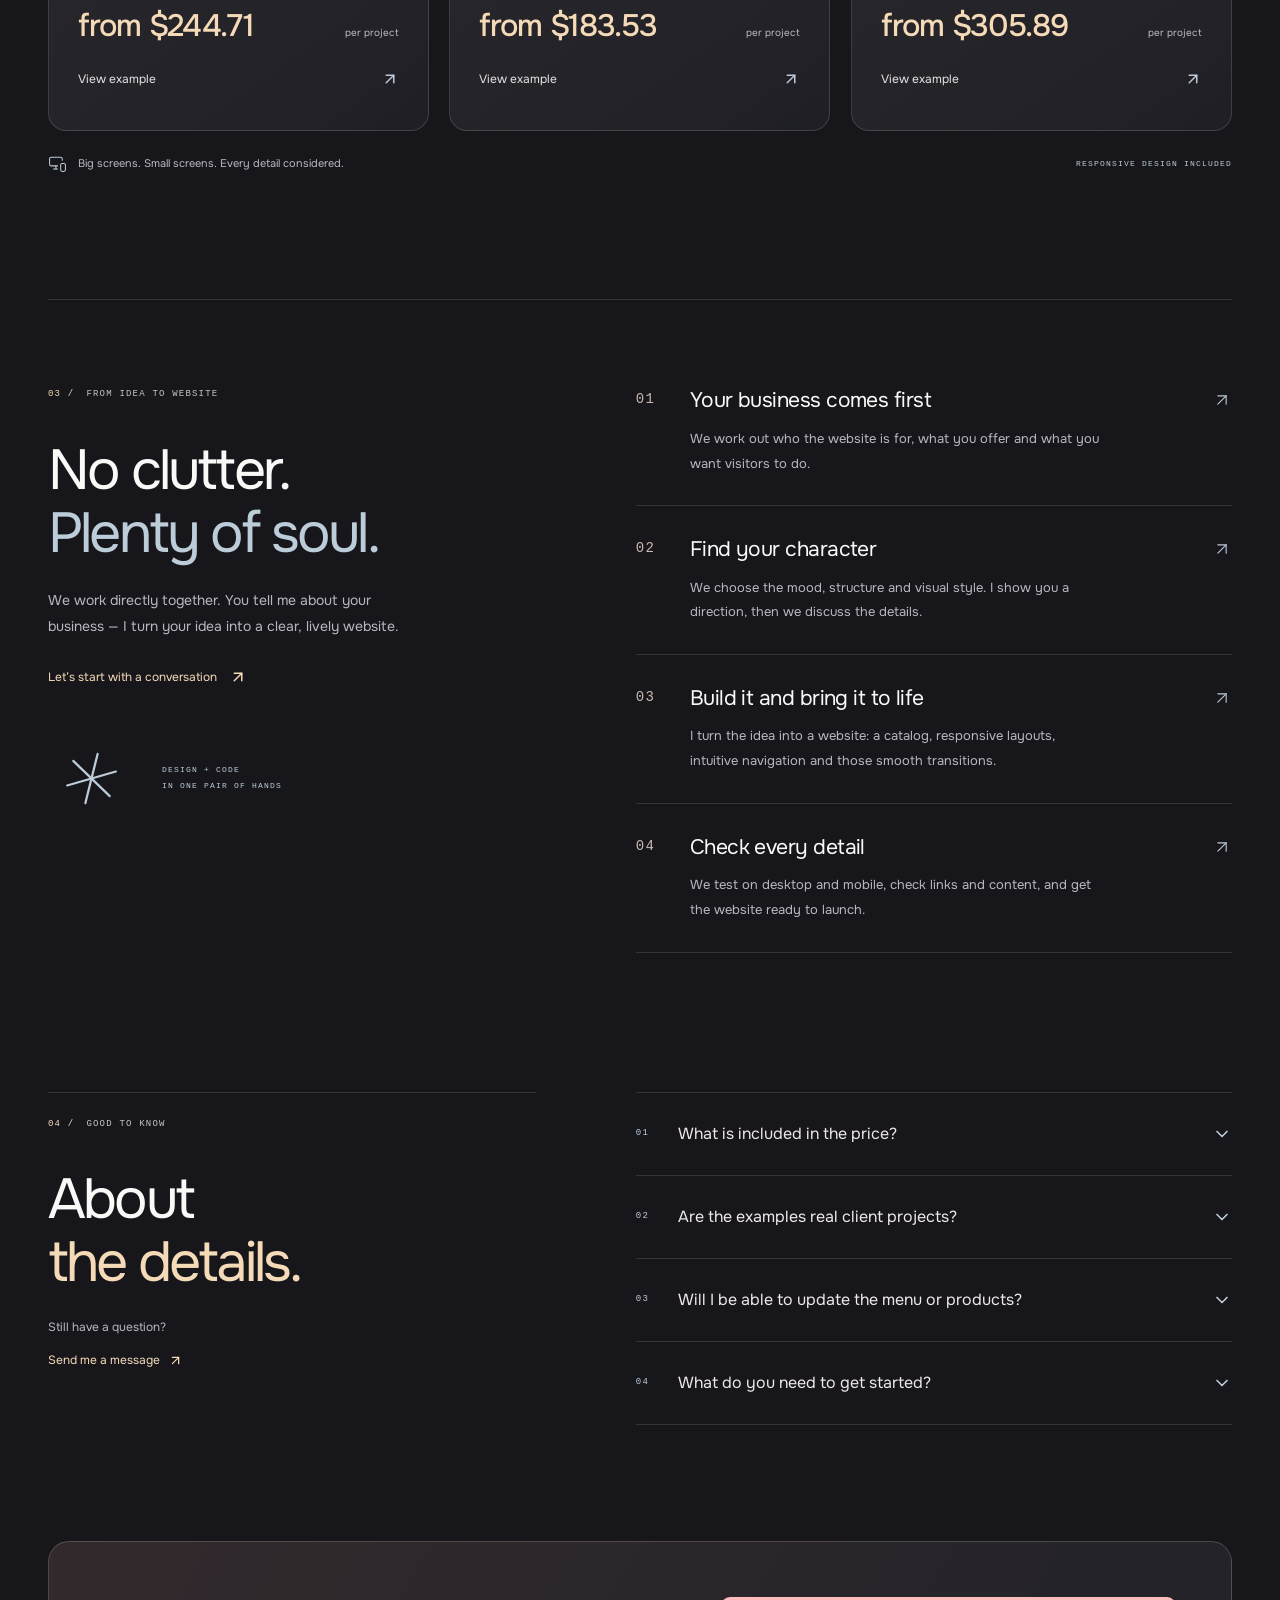
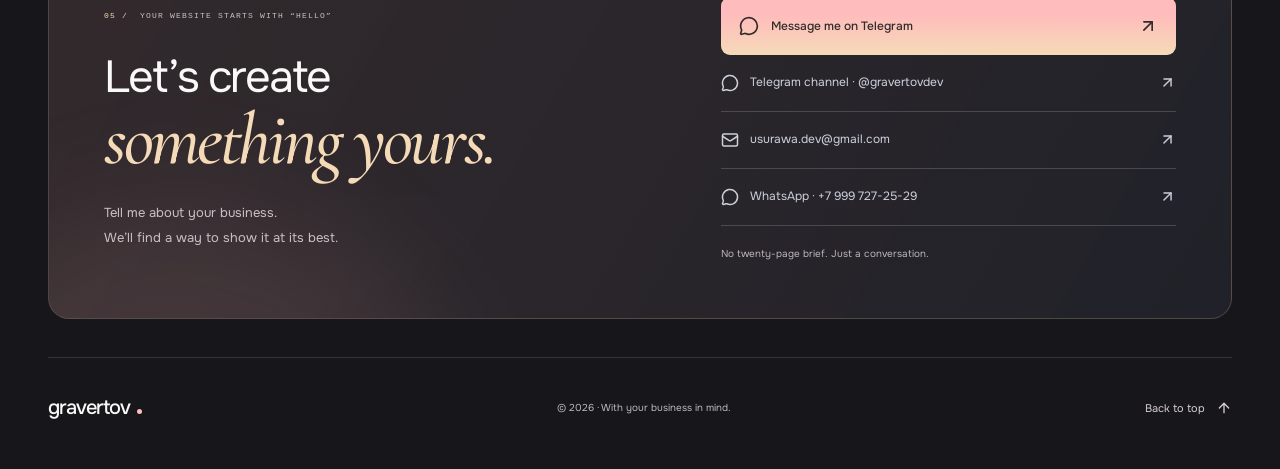
==== commit 5a30f98f: "Add files via upload" ====
--- a/index.html
+++ b/index.html
@@ -33,15 +33,20 @@
     <meta name="description" content="gravertov — личное портфолио. Примеры работ, проекты и навыки — познакомьтесь с тем, что я создаю." />
     <meta property="og:type" content="website" />
     <meta property="og:locale" content="ru_RU" />
+    <meta property="og:locale:alternate" content="en_US" />
     <meta property="og:title" content="gravertov — личное портфолио." />
     <meta property="og:description" content="gravertov — личное портфолио. Примеры работ, проекты и навыки — познакомьтесь с тем, что я создаю." />
+    <meta property="og:url" content="https://gravertov.site/" />
+    <link rel="canonical" href="https://gravertov.site/" />
+    <link rel="alternate" hreflang="ru" href="https://gravertov.site/" />
+    <link rel="alternate" hreflang="en" href="https://gravertov.site/en/" />
     <link rel="icon" type="image/svg+xml" href="./favicon.svg?v=gravertov-g" />
     <link rel="preload" href="./fonts/onest-cyrillic.woff2" as="font" type="font/woff2" crossorigin />
     <link rel="preload" href="./fonts/onest-latin.woff2" as="font" type="font/woff2" crossorigin />
     <link rel="preload" href="./fonts/cormorant-italic-cyrillic.woff2" as="font" type="font/woff2" crossorigin />
     <title>gravertov — личное портфолио.</title>
-    <script type="module" crossorigin src="./assets/index-CSnz-NI5.js"></script>
-    <link rel="stylesheet" crossorigin href="./assets/index-BxELxRzQ.css">
+    <script type="module" crossorigin src="./assets/main-L6TNOVGp.js"></script>
+    <link rel="stylesheet" crossorigin href="./assets/main-Cn88rE4f.css">
   </head>
   <body>
     <div id="root"></div>
--- a/assets/main-Cn88rE4f.css
+++ b/assets/main-Cn88rE4f.css
@@ -0,0 +1 @@
+@font-face{font-family:Manrope;font-style:normal;font-weight:400 800;font-display:swap;src:url(../fonts/manrope-cyrillic.woff2)format("woff2");unicode-range:U+301,U+400-45F,U+490-491,U+4B0-4B1,U+2116}@font-face{font-family:Manrope;font-style:normal;font-weight:400 800;font-display:swap;src:url(../fonts/manrope-latin.woff2)format("woff2");unicode-range:U+??,U+131,U+152-153,U+2BB-2BC,U+2C6,U+2DA,U+2DC,U+304,U+308,U+329,U+2000-206F,U+20AC,U+2122,U+2191,U+2193,U+2212,U+2215,U+FEFF,U+FFFD}:root{color:#f3f2ed;font-synthesis:none;text-rendering:optimizelegibility;-webkit-font-smoothing:antialiased;-moz-osx-font-smoothing:grayscale;--background:#1a1c20;--surface:#23252a;--foreground:#f3f2ed;--muted:#b1b4ba;--accent:#f5dab8;--border:#383b42;--ease:cubic-bezier(.22, 1, .36, 1);background:#1a1c20;font-family:Manrope,Arial,sans-serif}*{box-sizing:border-box}html{scroll-behavior:smooth}body{min-width:320px;margin:0}button,input{font:inherit}button{cursor:pointer}button,a,input,summary{-webkit-tap-highlight-color:transparent}button:disabled{cursor:not-allowed}a{color:inherit;text-decoration:none}button{color:inherit}img{max-width:100%;display:block}h1,h2,h3,p{margin:0}ul,ol{margin:0;padding:0;list-style:none}svg{vertical-align:middle;flex-shrink:0}::selection{color:var(--background);background:var(--accent)}:focus-visible{outline:2px solid var(--demo-accent,var(--accent));outline-offset:5px}h1:focus,main:focus{outline:none}[id]{scroll-margin-top:116px}.container{width:min(1240px,100% - 96px);margin-inline:auto}.mono{letter-spacing:1.2px;font-family:Courier New,monospace;font-size:11px;font-weight:400}.sr-only{clip-path:inset(50%);white-space:nowrap;border:0;width:1px;height:1px;margin:-1px;padding:0;position:absolute;overflow:hidden}.skip-link{z-index:100;color:#1a1c20;background:var(--accent);border-radius:8px;padding:14px 20px;font-size:14px;position:fixed;top:-100px;left:20px}.skip-link:focus{top:14px}.status-dot{background:var(--accent);border-radius:50%;flex-shrink:0;width:6px;height:6px;display:inline-block}.site-preview{border-radius:10px;width:100%;overflow:hidden;box-shadow:0 17px 35px #19191726;container-type:inline-size}.browser-bar{color:#62635d;background:#f5f4ef;border-bottom:1px solid #32281e1a;justify-content:space-between;align-items:center;gap:8px;height:6.3cqw;min-height:23px;max-height:38px;padding-inline:3cqw;display:flex}.browser-dots{gap:.9cqw;display:flex}.browser-dots i{background:#c9c8c0;border-radius:50%;width:1.1cqw;min-width:4px;height:1.1cqw;min-height:4px;display:block}.browser-dots i:first-child{background:#d6b4a7}.browser-dots i:nth-child(2){background:#d8cdb0}.browser-dots i:nth-child(3){background:#b6c5ac}.browser-address{background:#eae9e3;border-radius:4px;padding:.8cqw 13cqw;font:1.5cqw Courier New,monospace}.browser-live{letter-spacing:.1cqw;font:1.4cqw Courier New,monospace}.preview-screenshot{width:100%;height:auto}.product-photo img{object-fit:contain;filter:drop-shadow(6px 10px 12px #2e1d3d2b);width:100%;height:100%}.product-art{--device-color:#34463b;--screen-color:#c7e7b5;--orb-color:#658755;justify-content:center;align-items:center;width:100%;height:100%;display:flex;position:relative}.tone-1{--device-color:#373e4d;--screen-color:#bfd0ed;--orb-color:#7586bc}.tone-2{--device-color:#3c3548;--screen-color:#d1bee7;--orb-color:#86709c}.phone-graphic{border:5px solid var(--device-color);background:#222d25;border-radius:25px;flex-shrink:0;width:110px;height:211px;padding:4px;position:relative;transform:rotate(-9deg);box-shadow:6px 13px 17px #141e192e,inset 0 0 0 1px #849688}.phone-screen{background:var(--screen-color);border-radius:19px;position:absolute;inset:0;overflow:hidden}.phone-island{z-index:2;background:#283029;border-radius:12px;width:37px;height:10px;position:absolute;top:9px;left:50%;transform:translate(-50%)}.phone-time{z-index:1;text-align:center;width:100%;color:var(--device-color);letter-spacing:-1px;font-size:21px;font-weight:500;position:absolute;top:33px;left:0}.phone-orb{background:linear-gradient(135deg, #eef5d1, var(--orb-color) 64%, var(--device-color));border-radius:50%;width:177px;height:177px;position:absolute;bottom:-16%;right:-42%;box-shadow:-8px -5px 25px #faffee80}.phone-bottom{background:#d7e4ce;border-radius:3px;width:26%;height:3px;position:absolute;bottom:6px;left:37%}.tablet-graphic{background:#ddcee9;border:6px solid #3c3b45;border-radius:15px;flex-shrink:0;width:176px;height:131px;position:relative;overflow:hidden;transform:rotate(-10deg);box-shadow:8px 13px 16px #2e1d3d2b}.tablet-screen{background:#e3daf0;border-radius:9px;position:absolute;inset:0;overflow:hidden}.tablet-orb{background:linear-gradient(120deg,#cbb6dc,#806793 65%,#645078);border-radius:50%;width:158px;height:158px;position:absolute;top:-31%;right:-5%;box-shadow:-12px 12px 28px #ead5fbb3}.tablet-line{background:#f6efff;border-radius:5px;width:41%;height:2px;position:absolute;bottom:5px;left:29%}.headphones-graphic{width:176px;height:185px;position:relative;transform:rotate(-12deg)}.headband{border:15px solid #3c3844;border-bottom:0;border-radius:80px 80px 15px 15px;width:143px;height:154px;position:absolute;top:0;left:16px;box-shadow:inset 1px 1px 1px #827d88,3px -2px 1px #585360}.earpad{background:linear-gradient(100deg,#45414d,#302c37);border-radius:18px;width:41px;height:80px;position:absolute;top:93px;box-shadow:6px 7px 13px #22192a3b,inset 2px 0 #77717f}.earpad-left{left:0;transform:rotate(9deg)}.earpad-right{right:0;transform:rotate(-9deg)}.buds-graphic{width:144px;height:178px;position:relative}.bud{background:linear-gradient(90deg,#e5e2eb,#fff,#d0cdd8);border-radius:14px 14px 10px 10px;width:23px;height:78px;position:absolute;top:0;box-shadow:5px 6px 11px #3f2b521f}.bud:before{content:"";background:#fff;border-radius:50%;width:34px;height:32px;position:absolute;top:-4px;left:-10px;box-shadow:inset 2px -2px 4px #d3cddd}.bud-left{left:29px;transform:rotate(-20deg)}.bud-right{right:19px;transform:rotate(18deg)}.buds-case{background:linear-gradient(130deg,#fff,#dad5e3);border-radius:28px;width:144px;height:80px;position:absolute;bottom:0;box-shadow:7px 12px 16px #34294321,inset -2px -3px 6px #c3bccc}.buds-case:before{content:"";background:#b9b3c1;width:92%;height:1px;position:absolute;top:22px;left:4%}.buds-case i{background:#819578;border-radius:50%;width:3px;height:3px;position:absolute;top:34px;left:49%}.food-art{object-fit:cover;width:100%;height:100%}.food-coffee{object-position:50% 59%}.page-loader{min-height:100svh;color:var(--accent);flex-direction:column;justify-content:center;align-items:center;gap:16px;font-size:20px;display:flex}.page-loader span{color:#bdc2b7;font-size:13px}@media (width<=1100px){.container{width:calc(100% - 64px)}}@media (width<=900px){.container{width:calc(100% - 48px)}}@media (width<=760px){[id]{scroll-margin-top:99px}.container{width:calc(100% - 40px)}}@media (prefers-reduced-motion:reduce){html{scroll-behavior:auto}*,:before,:after{transition-duration:.01ms!important;animation-duration:.01ms!important;animation-iteration-count:1!important}}@font-face{font-family:Onest;font-style:normal;font-weight:400 700;font-display:swap;src:url(../fonts/onest-cyrillic.woff2)format("woff2");unicode-range:U+301,U+400-45F,U+490-491,U+4B0-4B1,U+2116}@font-face{font-family:Onest;font-style:normal;font-weight:400 700;font-display:swap;src:url(../fonts/onest-latin.woff2)format("woff2");unicode-range:U+??,U+131,U+152-153,U+2BB-2BC,U+2C6,U+2DA,U+2DC,U+304,U+308,U+329,U+2000-206F,U+20AC,U+2122,U+2191,U+2193,U+2212,U+2215,U+FEFF,U+FFFD}@font-face{font-family:Cormorant Garamond;font-style:italic;font-weight:500;font-display:swap;src:url(../fonts/cormorant-italic-cyrillic.woff2)format("woff2");unicode-range:U+301,U+400-45F,U+490-491,U+4B0-4B1,U+2116}@font-face{font-family:Cormorant Garamond;font-style:italic;font-weight:500;font-display:swap;src:url(../fonts/cormorant-italic-latin.woff2)format("woff2");unicode-range:U+??,U+131,U+152-153,U+2BB-2BC,U+2C6,U+2DA,U+2DC,U+304,U+308,U+329,U+2000-206F,U+20AC,U+2122,U+2191,U+2193,U+2212,U+2215,U+FEFF,U+FFFD}.portfolio-page{--background:#17171b;--surface:#242328;--foreground:#faf9f7;--muted:#b8b7c0;--accent:#f5dab8;--blue:#bdccd9;--border:#ffffff21;--pastel-gradient:linear-gradient(180deg, #ffbcbc 30%, #f5dab8 100%);isolation:isolate;min-height:100svh;color:var(--foreground);background:var(--background);font-family:Onest,Manrope,Arial,sans-serif;position:relative;overflow:clip}.portfolio-page main,.site-footer{z-index:1;position:relative}.portfolio-page .text-peach{color:var(--accent)}.portfolio-page .text-blue{color:var(--blue)}.scroll-progress{z-index:60;background:var(--pastel-gradient);transform-origin:0;height:2px;position:fixed;inset:0 0 auto}.atmosphere{z-index:0;pointer-events:none;position:fixed;inset:0;overflow:hidden}.ambient-orbit{transform-origin:50%;will-change:transform;position:absolute;inset:-35% -25%}.ambient-glow{background:var(--pastel-gradient);filter:blur(94px);border-radius:50%;width:61%;height:64%;position:absolute}.ambient-glow-top{opacity:.12;top:-11%;left:5%}.ambient-glow-bottom{opacity:.085;bottom:-11%;right:5%}.ambient-grain{opacity:.22;background-image:radial-gradient(#ffffff1a .6px,#0000 .8px);background-size:4px 4px;position:absolute;inset:0}.header-shell{z-index:50;border:1px solid #ffffff2e;border-radius:21px;width:min(1240px,100% - 96px);padding:8px;position:fixed;top:16px;left:50%;transform:translate(-50%);box-shadow:0 8px 24px #00000024,inset 0 1px #ffffff1a}.header-shell:before{content:"";z-index:-1;border-radius:inherit;pointer-events:none;-webkit-backdrop-filter:blur(18px);backdrop-filter:blur(18px);background:linear-gradient(135deg,#ffffff1c,#ffffff0a);position:absolute;inset:0}.site-header{background:#24242bd1;border:1px solid #ffffff1f;border-radius:13px;justify-content:space-between;align-items:center;gap:22px;min-height:64px;padding:8px 22px;display:flex}.wordmark{letter-spacing:-1.1px;white-space:nowrap;align-items:baseline;min-height:44px;font-size:23px;font-weight:500;line-height:44px;display:inline-flex}.wordmark span{color:var(--blue);font-weight:400}.wordmark i{background:#ffbcbc;border-radius:50%;width:5px;height:5px;margin-left:7px}.desktop-nav{align-items:center;gap:25px;display:flex}.desktop-nav a{color:#d0ccd2;align-items:center;min-height:44px;font:11px Courier New,monospace;transition:color .22s;display:inline-flex}.desktop-nav a:before,.desktop-nav a:after{color:#b7a8a5}.desktop-nav a:before{content:"[";margin-right:7px}.desktop-nav a:after{content:"]";margin-left:7px}.desktop-nav a:hover{color:var(--accent)}.header-contact{min-height:44px;color:var(--accent);white-space:nowrap;background:#f5dab80f;border:1px solid #f5dab840;border-radius:8px;justify-content:center;align-items:center;gap:19px;padding-inline:17px;font-size:12px;transition:background .22s,border-color .22s;display:inline-flex}.header-contact:hover{background:#f5dab81f;border-color:#f5dab880}.menu-toggle{background:#ffffff0d;border:1px solid #ffffff2b;border-radius:8px;justify-content:center;align-items:center;width:44px;height:44px;padding:0;display:none}.menu-toggle svg{width:20px}#mobile-menu{display:none}.hero{overflow-anchor:none;min-height:max(810px,100svh);position:relative}.hero-container{min-height:inherit;flex-direction:column;justify-content:center;padding-top:146px;padding-bottom:156px;display:flex;position:relative}.hero-copy{z-index:2;text-align:center;position:relative}.hero-eyebrow{color:var(--blue);letter-spacing:1.7px;justify-content:center;align-items:center;gap:11px;font-size:9px;line-height:1.8;display:inline-flex}.hero h1{letter-spacing:-.065em;margin-top:33px;font-size:clamp(78px,8.7vw,126px);font-weight:400;line-height:.96}.hero-title-main{display:block}.hero-title-accent{color:var(--accent);letter-spacing:-.055em;font-family:Cormorant Garamond,Georgia,serif;font-size:1.53em;font-style:italic;font-weight:500;line-height:.95;display:block}.hero-title-dot{position:relative;left:.04em}.hero-description{color:#dedbe0;margin:31px auto 0;font-size:14px;line-height:1.85}.hero-actions{flex-wrap:wrap;justify-content:center;align-items:center;gap:30px;margin-top:29px;display:flex}.button{border-radius:9px;justify-content:center;align-items:center;gap:28px;min-height:54px;padding-inline:24px;font-size:13px;font-weight:500;transition:box-shadow .25s,filter .25s;display:inline-flex}.button-pastel{color:#332b2a;background:var(--pastel-gradient)}.button-pastel:hover{filter:brightness(1.04);box-shadow:0 6px 28px #ffbcbc1f}.button svg,.text-link svg,.project-demo-link svg{transition:transform .3s var(--ease)}.button:hover svg:last-child,.text-link:hover svg,.project-demo-link:hover svg{transform:translate(2px,-2px)}.text-link{color:#e5dfe2;align-items:center;gap:12px;min-height:44px;font-size:12px;transition:color .22s;display:inline-flex}.text-link:hover{color:var(--accent)}.hero-scene{pointer-events:none;place-items:center;display:grid;position:absolute;inset:0;overflow:hidden}.hero-sculpture{opacity:.76;will-change:transform;width:min(1200px,98vw);translate:0 -12px}.hero-sculpture img{width:100%}.hero-vignette{background:radial-gradient(40% 34% at 50% 51%,#17171b99,#0000),linear-gradient(#17171b99,#0000 17% 80%,#17171b);position:absolute;inset:0}.scene-coordinate{color:#c0b4b9;letter-spacing:1px;align-items:center;gap:12px;font:8px Courier New,monospace;display:flex;position:absolute;top:48%}.scene-coordinate-left{left:max(48px,50vw - 620px)}.scene-coordinate-right{right:max(48px,50vw - 620px)}.scene-coordinate i{background:#82716f;width:18px;height:1px}.hero-bottom{justify-content:space-between;align-items:center;gap:28px;display:flex;position:absolute;inset:auto 0 43px}.hero-signature{color:#ddd6d6;font-size:11px;line-height:1.9}.hero-signature span{color:var(--blue)}.hero-disciplines{color:#d0c5c5;text-align:right;font-size:9px;line-height:2}.hero-disciplines span{color:var(--blue)}.scroll-hint{color:#cdc4c5;align-items:center;gap:13px;min-height:44px;font-size:8px;display:inline-flex}.scroll-hint-icon{width:44px;height:44px;color:var(--accent);background:#ffffff08;border:1px solid #ffffff36;border-radius:50%;justify-content:center;align-items:center;transition:background .25s;display:flex}.scroll-hint:hover .scroll-hint-icon{background:#f5dab817}.section{padding-block:104px}.section-kicker{border-top:1px solid var(--border);color:#c8c2c8;align-items:center;gap:12px;padding-top:23px;font-size:9px;line-height:1.8;display:flex}.section-kicker>span:first-child{color:var(--accent)}.section-kicker-tail{color:var(--blue);margin-left:auto;font-size:8px}.section-heading{justify-content:space-between;align-items:flex-end;gap:48px;margin-top:38px;margin-bottom:43px;display:flex}.scroll-title{letter-spacing:-.05em;font-size:clamp(39px,4.4vw,63px);font-weight:400;line-height:1.12}.title-line{display:block}.title-word{white-space:nowrap;display:inline-block}.reveal-character{opacity:clamp(0, calc((var(--written) - var(--character)) / 3), 1)}.section-heading p{max-width:345px;color:var(--muted);padding-bottom:4px;font-size:14px;line-height:1.9}.emerge-slot{min-width:0;display:flex;position:relative}.emerge-card{transform-origin:50%;will-change:transform, opacity;width:100%;min-width:0;display:flex}.tilt-card{border:1px solid var(--border);background:linear-gradient(145deg,#2f2c31f0,#202026f5);border-radius:18px;width:100%;min-width:0;transition:border-color .35s;position:relative;overflow:hidden}.tilt-card:after{content:"";z-index:2;border-radius:inherit;pointer-events:none;position:absolute;inset:0;box-shadow:inset 0 1px #ffffff0d}.tilt-card:is(:hover,:active){border-color:#f5dab859}.projects-section{padding-top:75px;padding-bottom:68px}.projects-grid{grid-template-columns:repeat(2,minmax(0,1fr));gap:25px;display:grid}.project-card{flex-direction:column;display:flex}.project-featured{grid-column:1/-1}.project-featured .project-card{grid-template-columns:1.24fr 1fr;display:grid}.project-preview{aspect-ratio:1.43;flex-shrink:0;align-items:center;padding:53px 35px 39px;display:flex;position:relative;overflow:hidden}.project-cafe .project-preview{background:linear-gradient(135deg,#776963,#504643)}.project-repair .project-preview{background:linear-gradient(135deg,#67717f,#434b5b)}.project-tech .project-preview{background:linear-gradient(135deg,#7d727e,#504851)}.project-preview-index{color:#fff0e5;font-size:8px;position:absolute;top:21px;left:26px}.project-preview .site-preview{transition:transform .65s var(--ease), box-shadow .65s var(--ease);transition-delay:65ms;transform:rotate(-3deg)}.project-repair .site-preview{transform:rotate(3deg)}.tilt-card:is(:hover,:active) .project-preview .site-preview{transform:translateY(-4px)rotate(0);box-shadow:0 22px 40px #0f0d1240}.project-preview-arrow{width:42px;height:42px;color:var(--accent);background:#222126;border:1px solid #ffffff24;border-radius:50%;justify-content:center;align-items:center;display:flex;position:absolute;bottom:20px;right:22px}.project-info{flex-direction:column;flex:1;padding:31px;display:flex}.project-meta{color:#c3c5ce;letter-spacing:.8px;text-transform:uppercase;flex-wrap:wrap;justify-content:space-between;align-items:center;gap:10px;font-size:8px;display:flex}.project-meta>span:last-child{color:var(--blue);align-items:center;gap:6px;display:inline-flex}.project-meta i{background:#ffbcbc;border-radius:50%;width:4px;height:4px}.project-title-row{justify-content:space-between;align-items:center;gap:20px;margin-top:22px;display:flex}.project-title-row h3{letter-spacing:-1.5px;font-size:39px;font-weight:500}.project-cafe .project-title-row h3{letter-spacing:-2px;font-family:Georgia,serif;font-size:50px;font-weight:400}.project-title-row>svg{color:var(--blue)}.project-info>p{min-height:52px;color:var(--muted);margin-top:16px;font-size:14px;line-height:1.85}.project-tags{flex-wrap:wrap;gap:7px;margin-top:21px;display:flex}.project-tags li{color:#d4d7de;border:1px solid #ffffff26;border-radius:30px;padding:7px 11px;font-size:10px}.project-demo-link{border-top:1px solid var(--border);color:#f1e6de;justify-content:space-between;align-items:center;gap:12px;min-height:44px;margin-top:25px;padding-top:17px;font-size:12px;transition:color .22s;display:flex}.project-demo-link:hover{color:var(--accent)}.project-featured .project-preview{aspect-ratio:auto;min-height:400px;padding:49px 39px}.project-featured .project-info{padding:35px}.project-featured .project-demo-link{margin-top:auto}.project-featured .project-tags{margin-bottom:25px}.demo-disclaimer{color:#b7b3bc;align-items:baseline;gap:8px;margin-top:21px;font-size:10px;line-height:1.9;display:flex}.disclaimer-mark{color:var(--accent);font-size:18px}.services-section{padding-top:62px}.services-grid{grid-template-columns:repeat(3,minmax(0,1fr));gap:20px;display:grid}.service-card{flex-direction:column;min-height:448px;padding:29px;display:flex}.service-top{justify-content:space-between;align-items:center;gap:12px;margin-bottom:27px;display:flex}.service-icon{width:48px;height:48px;color:var(--accent);background:#f5dab80d;border:1px solid #f5dab829;border-radius:12px;justify-content:center;align-items:center;display:flex}.service-repair .service-icon{color:var(--blue);background:#bdccd90d;border-color:#bdccd930}.service-number{color:#beb6be;font-size:9px}.service-card h3{letter-spacing:-.8px;margin-bottom:12px;font-size:24px;font-weight:500}.service-card>p{min-height:49px;color:var(--muted);font-size:13px;line-height:1.9}.service-card ul{gap:12px;margin-block:27px;display:grid}.service-card li{color:#d7d2da;align-items:flex-start;gap:10px;font-size:12px;line-height:1.6;display:flex}.service-card li svg{color:var(--blue);margin-top:3px}.service-price{border-top:1px solid var(--border);justify-content:space-between;align-items:baseline;gap:12px;margin-top:auto;padding-top:23px;display:flex}.service-price strong{color:var(--accent);letter-spacing:-1.3px;white-space:nowrap;font-size:31px;font-weight:500}.service-price>span{color:#c1b9c1;white-space:nowrap;font-size:10px}.service-link{color:#e7e0e3;justify-content:space-between;align-items:center;min-height:44px;margin-top:12px;font-size:12px;transition:color .22s;display:flex}.service-link svg{color:var(--blue)}.service-link:hover{color:var(--accent)}.services-footnote{color:var(--blue);align-items:center;gap:11px;margin-top:23px;display:flex}.services-footnote p{color:var(--muted);font-size:11px;line-height:1.8}.services-footnote>.mono{margin-left:auto;font-size:8px}.process-section{padding-top:22px}.process-layout{border-top:1px solid var(--border);grid-template-columns:.9fr 1.1fr;align-items:start;gap:100px;padding-top:86px;display:grid}.process-intro{position:sticky;top:143px}.process-intro .section-kicker{border:0;padding-top:0}.process-intro .scroll-title{margin-top:36px}.process-intro p{max-width:365px;color:var(--muted);margin-top:22px;font-size:14px;line-height:1.9}.process-intro .text-link{color:var(--accent);margin-top:15px}.process-symbol{color:var(--blue);align-items:center;gap:27px;margin-top:36px;display:flex}.process-symbol>svg{width:87px;height:87px;transform:rotate(14deg)}.process-symbol span{font-size:8px;line-height:2}.step-row{border-bottom:1px solid var(--border);grid-template-columns:30px 1fr 20px;align-items:start;gap:24px;padding-block:29px;display:grid}.process-steps li:first-child .step-row{padding-top:0}.step-number{color:#cab8b1;padding-top:5px;font-size:14px}.step-row h3{letter-spacing:-.55px;font-size:21px;font-weight:400;line-height:1.4}.step-row p{max-width:410px;color:var(--muted);margin-top:11px;font-size:13px;line-height:1.9}.step-row>svg{color:var(--blue);margin-top:4px}.faq-section{grid-template-columns:.9fr 1.1fr;align-items:start;gap:100px;padding-top:35px;display:grid}.faq-intro .scroll-title{margin-top:36px}.faq-intro p{color:var(--muted);margin-top:22px;font-size:12px;line-height:1.9}.faq-intro a{min-height:44px;color:var(--accent);align-items:center;gap:8px;display:inline-flex}.faq-list{border-top:1px solid var(--border)}.faq-item{border-bottom:1px solid var(--border)}.faq-toggle{color:#eee7ed;text-align:left;background:0 0;border:0;grid-template-columns:24px 1fr 20px;align-items:center;gap:18px;width:100%;min-height:82px;padding:25px 0;font-size:16px;font-weight:400;line-height:1.5;transition:color .25s;display:grid}.faq-number{color:var(--blue);font-size:9px}.faq-toggle>svg{color:var(--blue);transition:transform .35s var(--ease), color .25s}.faq-toggle:hover,.is-open .faq-toggle{color:var(--accent)}.is-open .faq-toggle>svg{color:var(--accent);transform:rotate(180deg)}.faq-answer{overflow:hidden}.faq-answer p{color:var(--muted);padding:0 30px 27px 42px;font-size:14px;line-height:1.9}.contact-section{padding-top:12px;padding-bottom:38px}.contact-card{background:linear-gradient(120deg,#4436389e,#22232be8);border:1px solid #f5dab833;border-radius:21px;grid-template-columns:1.22fr 1fr;align-items:center;gap:62px;padding:55px;display:grid;position:relative;overflow:hidden}.contact-card:before{content:"";background:var(--pastel-gradient);filter:blur(65px);opacity:.1;pointer-events:none;border-radius:50%;width:550px;height:550px;position:absolute;bottom:-430px;left:-12%}.contact-heading,.contact-links{z-index:1;min-width:0;position:relative}.contact-heading .section-kicker{border:0;padding-top:0;font-size:8px}.contact-title{margin-top:30px;font-size:clamp(32px,3.5vw,49px)}.title-serif{letter-spacing:-.045em;font-family:Cormorant Garamond,Georgia,serif;font-size:1.65em;font-style:italic;font-weight:500;line-height:1}.contact-heading p{color:#cbc0c5;margin-top:24px;font-size:13px;line-height:1.9}.contact-links{flex-direction:column;display:flex}.telegram-button{gap:12px;min-height:58px;padding-inline:18px;font-size:12px}.telegram-button>svg:last-child{margin-left:auto}.contact-secondary{color:#ccd0db;border-bottom:1px solid #ffffff2b;align-items:center;gap:11px;min-height:57px;font-size:12px;line-height:1.6;transition:color .22s;display:flex}.contact-secondary>span{overflow-wrap:anywhere}.contact-secondary>svg:last-child{margin-left:auto}.contact-secondary:hover{color:var(--accent)}.contact-small{color:#bcb4bf;margin-top:19px;font-size:10px;line-height:1.8}.site-footer{border-top:1px solid var(--border);justify-content:space-between;align-items:center;gap:24px;padding-block:28px 39px;display:flex}.footer-wordmark{font-size:20px}.site-footer>span{color:#bcb6c1;font-size:10px;line-height:1.8}.site-footer>a:last-child{color:#d7cdd2;align-items:center;gap:11px;min-height:44px;font-size:11px;display:inline-flex}@media (width<=1100px){.header-shell{width:calc(100% - 64px)}.site-header{gap:16px;padding-inline:18px}.desktop-nav{gap:19px}.desktop-nav a{font-size:10px}.scene-coordinate{display:none}.project-preview{padding-inline:28px}.project-info{padding:27px}.project-featured .project-info{padding:29px}.project-featured .project-preview{min-height:390px;padding-inline:30px}.service-card{padding:24px}.service-card h3{font-size:22px}.service-price strong{font-size:28px}.process-layout,.faq-section{gap:62px}.contact-card{gap:40px;padding:42px}.contact-title{font-size:39px}}@media (width<=900px){.header-shell{width:calc(100% - 48px)}.wordmark{font-size:21px}.desktop-nav{gap:13px}.header-contact{gap:12px;padding-inline:12px;font-size:11px}.hero-signature{font-size:10px}.hero-disciplines{font-size:8px}.section-heading{gap:32px}.section-heading p{font-size:13px}.services-grid{gap:14px}.service-card{padding:20px}.service-card h3{font-size:20px}.service-card li{gap:8px;font-size:11px}.service-price strong{font-size:26px}.service-price>span{font-size:9px}.process-layout,.faq-section{gap:42px}.contact-card{gap:29px;padding:33px}.contact-title{font-size:33px}.telegram-button{gap:9px;padding-inline:13px;font-size:11px}}@media (width<=820px){.header-shell{border-radius:18px;width:calc(100% - 32px);padding:6px;top:12px}.site-header{border-radius:11px;gap:10px;min-height:62px;padding:7px 12px}.wordmark{font-size:20px}.desktop-nav{display:none}.header-contact{margin-left:auto;padding-inline:13px;font-size:11px}.header-contact-extra{display:none}.menu-toggle{display:flex}#mobile-menu{opacity:0;visibility:hidden;pointer-events:none;grid-template-rows:0fr;transition:grid-template-rows .22s ease-in-out,opacity .22s ease-in-out,visibility 0s linear .22s;display:grid}#mobile-menu[data-open=true]{opacity:1;visibility:visible;pointer-events:auto;grid-template-rows:1fr;transition-delay:0s}.mobile-menu-clip{min-height:0;overflow:hidden}.mobile-nav{background:#25252df5;border:1px solid #ffffff26;border-radius:11px;margin-top:7px;overflow:hidden}.mobile-nav-inner{padding:6px 17px}.mobile-nav a{border-bottom:1px solid var(--border);color:#e8e1e6;justify-content:space-between;align-items:center;min-height:54px;font-size:13px;display:flex}.mobile-nav a:last-child{color:var(--accent);border:0}.hero{min-height:max(770px,100svh)}.hero-container{padding-top:157px;padding-bottom:147px}.hero h1{font-size:clamp(60px,11.3vw,92px)}.hero-eyebrow{letter-spacing:1.3px;font-size:8px}.hero-sculpture{width:125vw}.services-grid{grid-template-columns:1fr;gap:18px}.service-card{min-height:0;padding:29px}.service-card h3{font-size:24px}.service-card>p{min-height:0}.service-card li{font-size:13px}.service-price strong{font-size:31px}.service-price>span{font-size:10px}.service-link{font-size:13px}.services-footnote>.mono{display:none}.contact-card{grid-template-columns:1fr;gap:30px;padding:39px}.contact-title{font-size:43px}.telegram-button{font-size:12px}}@media (width<=760px){.hero{min-height:max(740px,100svh)}.hero-container{padding-top:150px;padding-bottom:152px}.hero h1{letter-spacing:-.055em;margin-top:27px;font-size:clamp(47px,14.5vw,86px)}.hero-title-accent{letter-spacing:-.055em;font-size:1.4em}.hero-description{max-width:365px;margin-top:28px;font-size:13px;line-height:1.9}.hero-actions{flex-direction:column;gap:8px;margin-top:27px}.hero-actions .button{min-width:224px;font-size:12px}.hero-actions .text-link{font-size:12px}.hero-sculpture{opacity:.68;width:180vw;translate:0 -32px}.hero-vignette{background:radial-gradient(75% 30% at 50% 48%,#17171ba1,#0000),linear-gradient(#17171b80,#0000 18% 76%,#17171b)}.hero-bottom{justify-content:center;bottom:28px}.hero-signature,.hero-disciplines{display:none}.scroll-hint{flex-direction:column;gap:8px;font-size:7px}.desktop-break{display:none}.section{padding-block:73px}.projects-section{padding-top:56px}.services-section{padding-top:22px}.section-kicker{letter-spacing:1px;padding-top:20px;font-size:8px}.section-kicker-tail{display:none}.section-heading{margin-top:28px;margin-bottom:32px;display:block}.scroll-title{letter-spacing:-.05em;font-size:clamp(35px,9.3vw,49px)}.section-heading p{max-width:430px;margin-top:21px;font-size:13px}.projects-grid{grid-template-columns:repeat(2,minmax(0,1fr));gap:12px}.project-featured .project-card{display:flex}.project-preview,.project-featured .project-preview{aspect-ratio:1.34;min-height:0;padding:47px 26px 36px}.project-preview-index{font-size:8px;top:20px;left:22px}.project-info,.project-featured .project-info{padding:26px}.project-title-row h3{font-size:36px}.project-cafe .project-title-row h3{font-size:44px}.project-info>p{min-height:0;font-size:13px}.project-tags li{font-size:10px}.project-featured .project-demo-link{margin-top:24px}.project-featured .project-tags{margin-bottom:0}.projects-grid>:not(.project-featured) .project-preview{aspect-ratio:1.12;padding:28px 12px 22px}.projects-grid>:not(.project-featured) .project-preview-index{letter-spacing:.5px;font-size:7px;top:10px;left:12px}.projects-grid>:not(.project-featured) .project-preview-arrow{width:28px;height:28px;bottom:10px;right:10px}.projects-grid>:not(.project-featured) .project-preview-arrow svg{width:16px;height:16px}.projects-grid>:not(.project-featured) .project-info{padding:16px 12px}.projects-grid>:not(.project-featured) .project-meta{letter-spacing:.3px;flex-direction:column;align-items:flex-start;gap:6px;font-size:7px}.projects-grid>:not(.project-featured) .project-title-row{gap:6px;margin-top:14px}.projects-grid>:not(.project-featured) .project-title-row h3{letter-spacing:-1px;font-size:clamp(20px,5.8vw,32px)}.projects-grid>:not(.project-featured) .project-cafe h3{font-size:clamp(26px,7.5vw,38px)}.projects-grid>:not(.project-featured) .project-title-row>svg{width:16px;height:16px}.projects-grid>:not(.project-featured) .project-info>p{margin-top:12px;font-size:12px;line-height:1.75}.projects-grid>:not(.project-featured) .project-tags{gap:5px;margin-block:15px}.projects-grid>:not(.project-featured) .project-tags li{padding:5px 7px;font-size:9px}.projects-grid>:not(.project-featured) .project-demo-link{gap:6px;margin-top:auto;padding-top:13px;font-size:11px}.projects-grid>:not(.project-featured) .project-demo-link svg{width:15px;height:15px}.demo-disclaimer{font-size:9px}.service-card{padding:26px}.service-top{margin-bottom:23px}.service-card h3{font-size:24px}.service-card ul{margin-block:23px}.services-footnote{align-items:flex-start}.services-footnote>svg{margin-top:3px}.services-footnote p{max-width:335px;font-size:10px}.process-section{padding-top:16px}.process-layout{grid-template-columns:1fr;gap:29px;padding-top:53px}.process-intro{position:static}.process-intro .scroll-title,.faq-intro .scroll-title{margin-top:28px}.process-intro p{font-size:13px}.process-symbol{display:none}.step-row{grid-template-columns:24px 1fr 18px;gap:16px;padding-block:25px}.process-steps li:first-child .step-row{padding-top:20px}.step-number{font-size:12px}.step-row h3{font-size:18px}.step-row p{font-size:13px}.faq-section{grid-template-columns:1fr;gap:29px;padding-top:22px}.faq-toggle{grid-template-columns:20px 1fr 20px;gap:14px;min-height:77px;padding-block:23px;font-size:14px}.faq-answer p{padding-left:34px;padding-right:6px;font-size:13px}.contact-section{padding-top:3px;padding-bottom:25px}.contact-card{border-radius:17px;gap:30px;padding:28px}.contact-heading .section-kicker{letter-spacing:.7px;font-size:7px;line-height:1.9}.contact-title{margin-top:26px;font-size:clamp(30px,8.4vw,43px)}.contact-heading p{margin-top:20px;font-size:12px}.telegram-button{gap:9px;min-height:55px;padding-inline:14px;font-size:11px}.contact-secondary{gap:9px;font-size:11px}.contact-small{font-size:9px}.site-footer{grid-template-columns:1fr auto;gap:10px;padding-block:25px 28px;display:grid}.site-footer>span{grid-area:2/1/auto/-1;font-size:9px}.site-footer>a:last-child{font-size:10px}}@media (width<=370px){.header-contact{display:none}.menu-toggle{margin-left:auto}.hero-eyebrow{letter-spacing:1px;font-size:7px}.scroll-title{font-size:33px}.project-info,.project-featured .project-info{padding:23px}.project-preview,.project-featured .project-preview{padding-inline:23px}.project-meta{letter-spacing:.5px}.service-card{padding:23px}.service-card h3{font-size:22px}.faq-toggle{gap:11px}.contact-card{padding:23px}.contact-title{font-size:29px}}@media (hover:none),(pointer:coarse){.ambient-glow{filter:blur(66px)}}@media (prefers-reduced-motion:reduce){#mobile-menu{transition:none}.reveal-character,.emerge-card,.hero-copy{opacity:1!important}.hero-sculpture,.tilt-card,.emerge-card{transform:none!important}.hero-sculpture,.emerge-card{will-change:auto}.ambient-orbit{transform:rotate(-15deg)!important}.project-preview .site-preview{transform:none!important}}.language-switcher{color:#d0ccd2;flex-shrink:0;align-items:center;font:11px Courier New,monospace;display:inline-flex}.language-switcher>span{align-items:center;display:inline-flex}.language-switcher a{min-width:44px;min-height:44px;color:inherit;border:0;border-radius:6px;justify-content:center;align-items:center;display:inline-flex}.language-switcher a[aria-current=page]{color:var(--accent,#f5dab8);text-underline-offset:6px;font-weight:700;text-decoration:underline}.language-switcher a:hover{color:var(--accent,#f5dab8)}.language-divider{opacity:.5}.mobile-language-row{color:var(--muted);justify-content:space-between;align-items:center;gap:16px;padding:0 17px 8px;font-size:12px;display:flex}#mobile-menu .language-switcher a{min-height:44px;color:inherit;font:inherit;border:0;justify-content:center}#mobile-menu .language-switcher a[aria-current=page]{color:var(--accent);font-weight:700}.demo-notice .language-switcher{--accent:#d7f98b;color:#e6e9df}.demo-notice .language-switcher a{min-height:44px;font:11px Courier New,monospace}html[lang=en] .service-price{flex-wrap:wrap;row-gap:6px}@media (width<=820px){.site-header .header-language{display:none}}@media (width<=760px){.demo-page .demo-notice>.container{grid-template-columns:1fr auto;gap:0 16px;padding-block:4px 8px;display:grid}.demo-page .demo-notice>.container>span{grid-area:2/1/auto/-1;max-width:none}.demo-page .demo-notice .language-switcher{grid-area:1/2}}
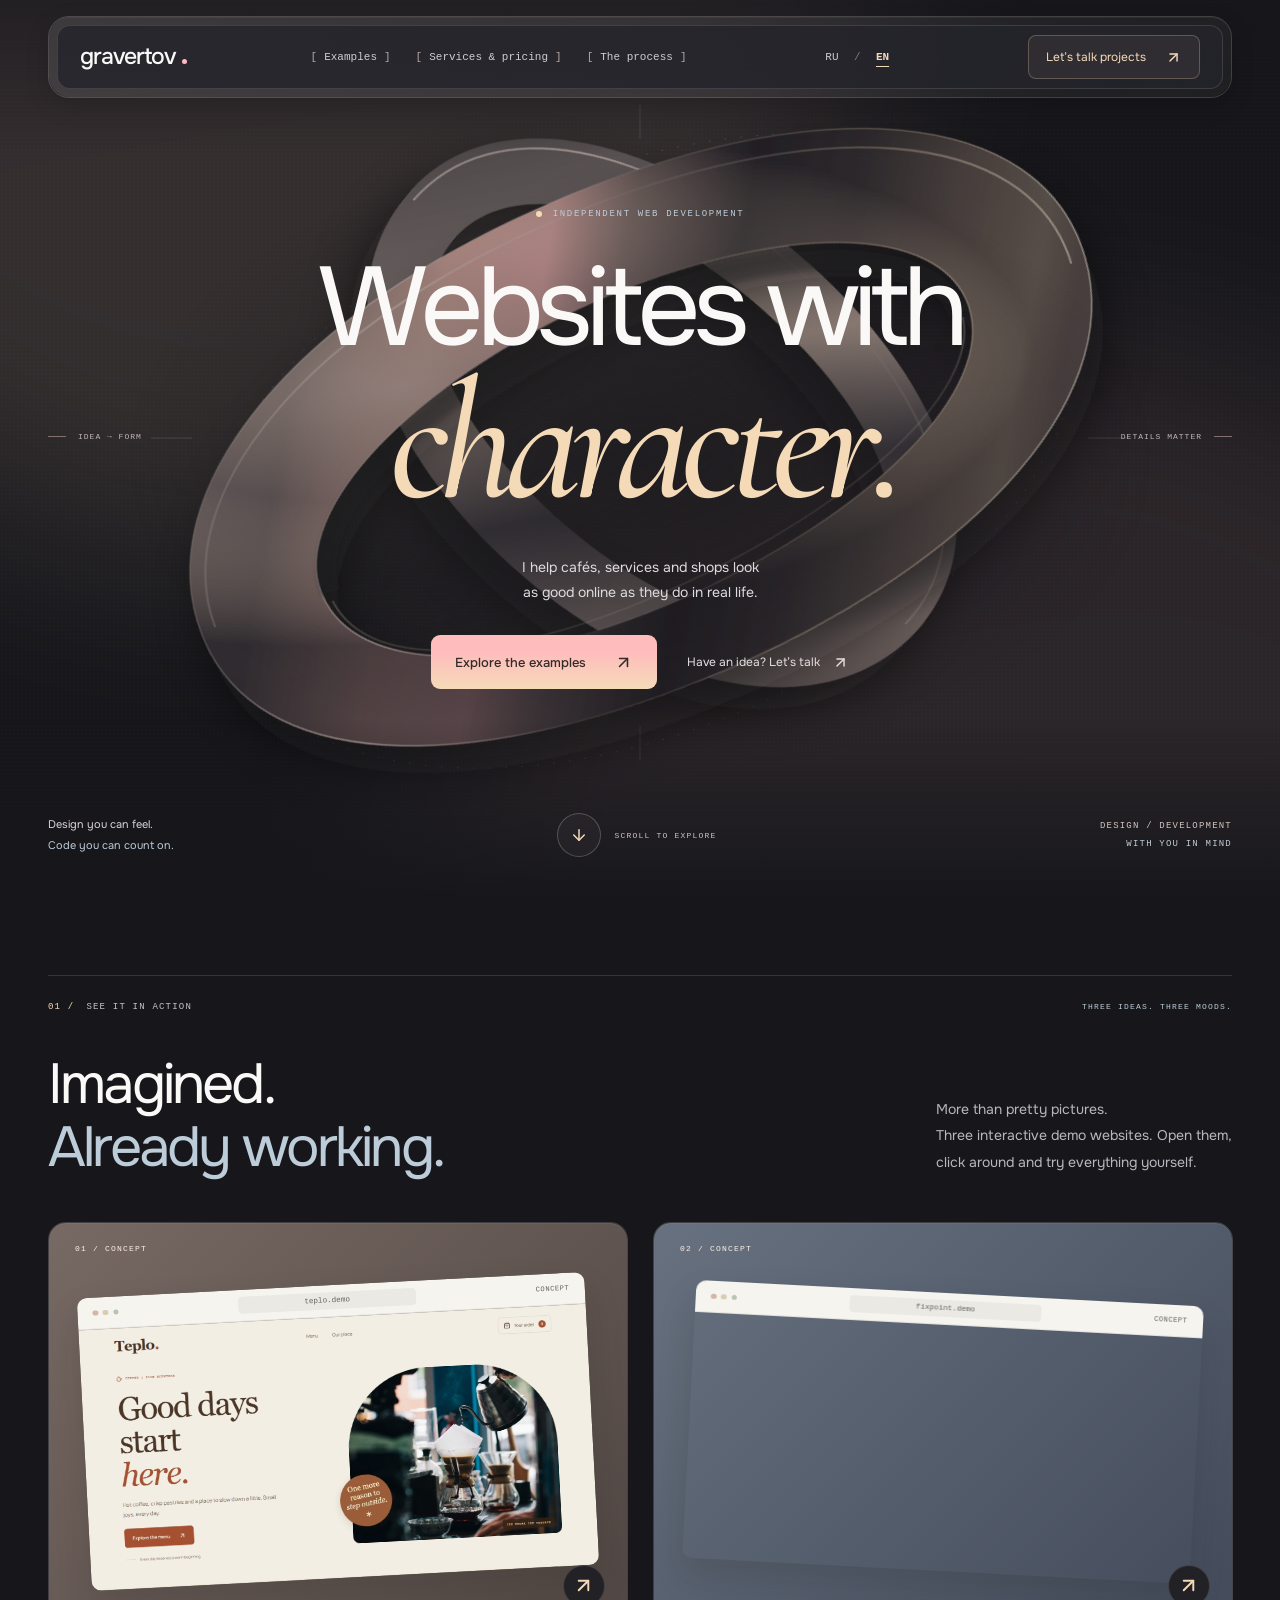
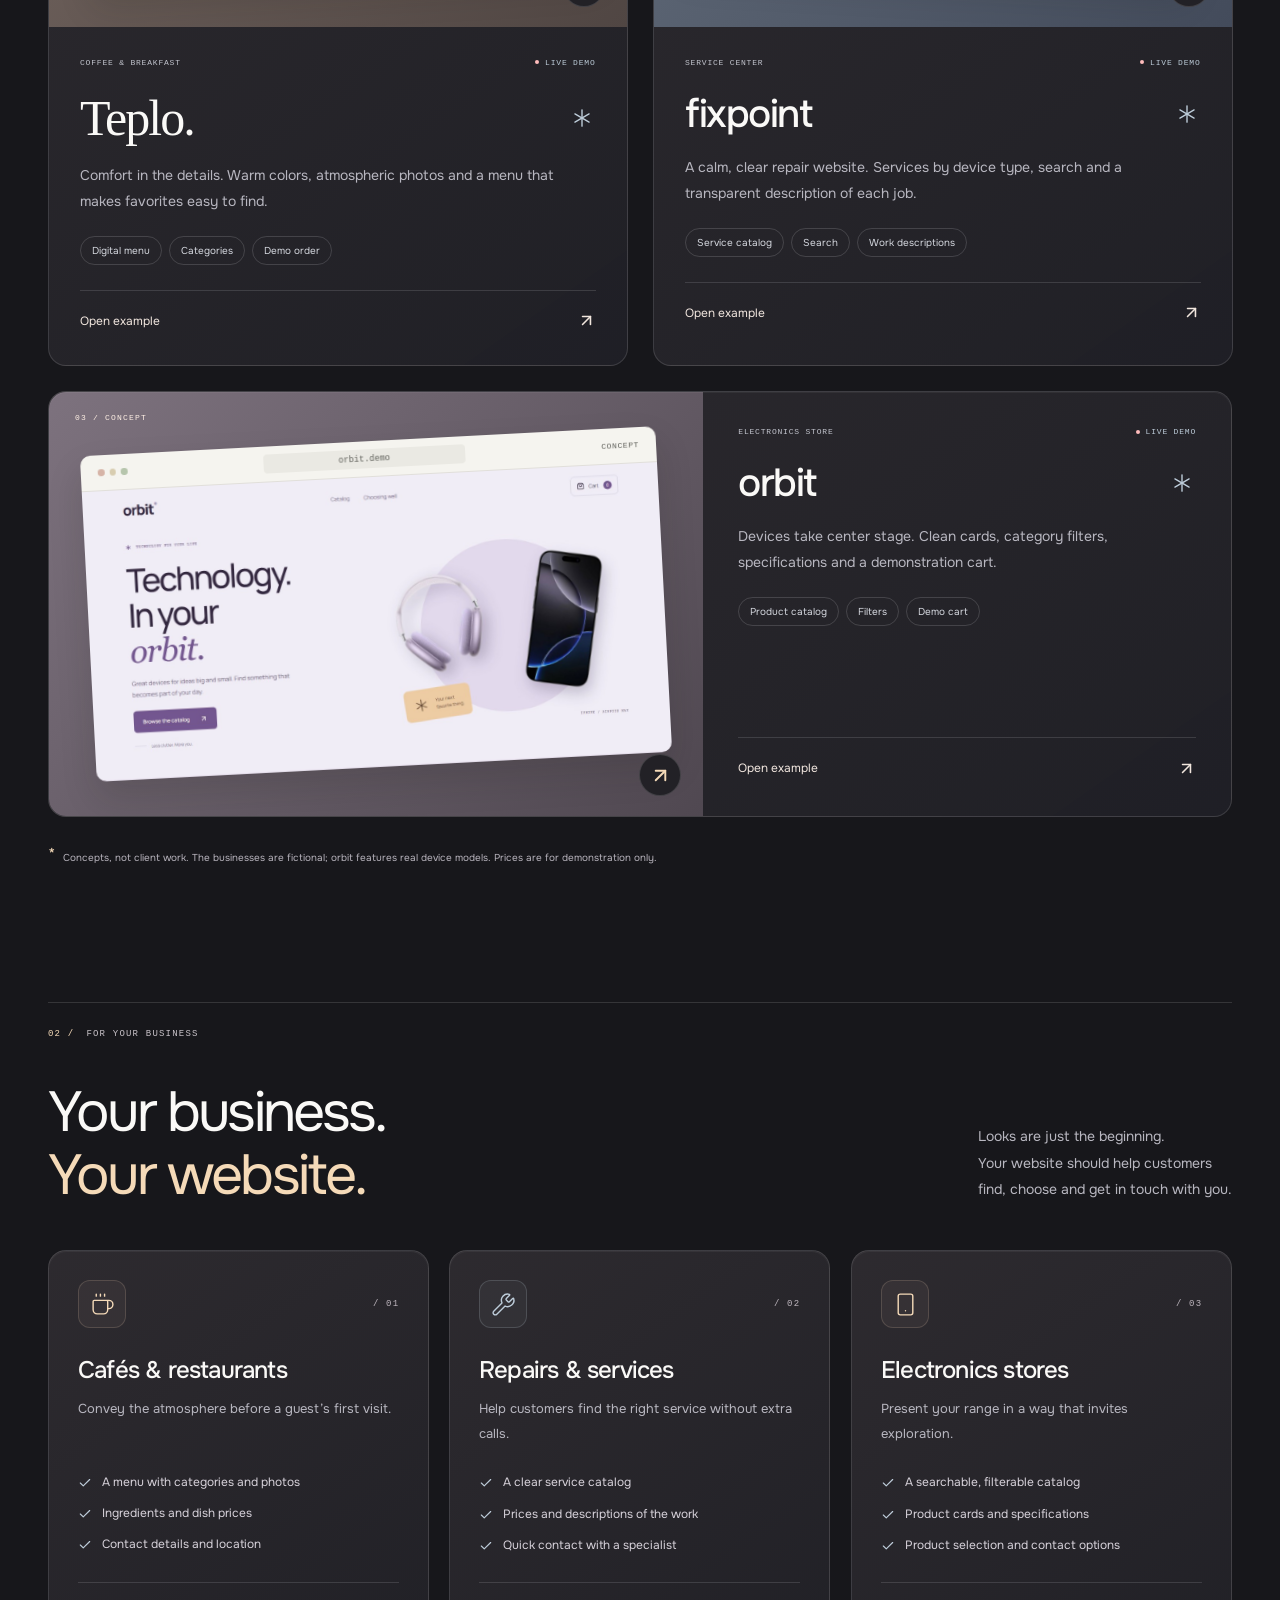
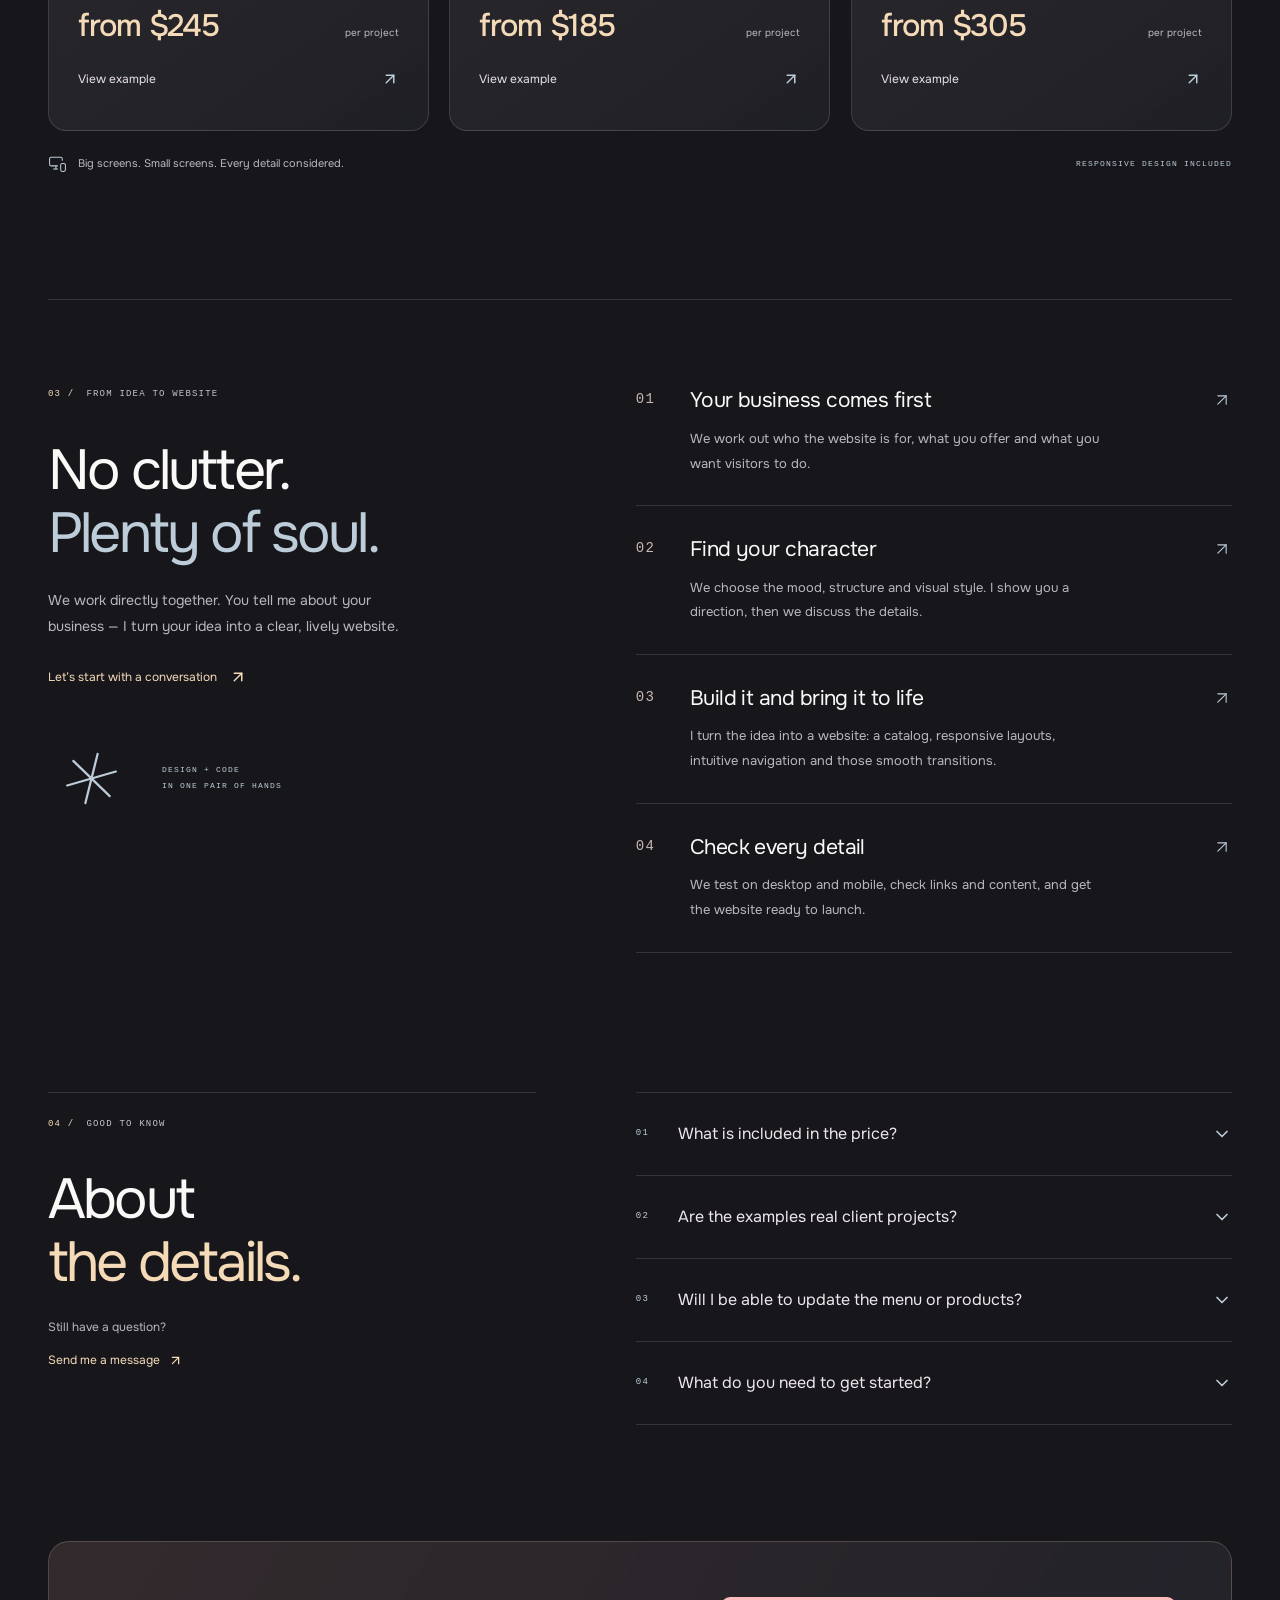
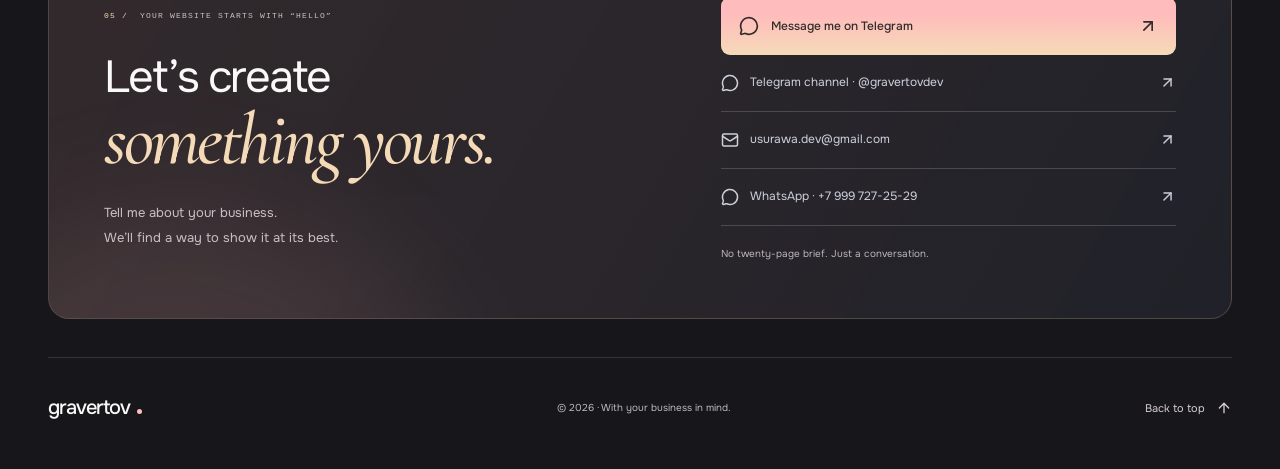
==== commit 3103e1e5: "Add files via upload" ====
--- a/index.html
+++ b/index.html
@@ -45,7 +45,7 @@
     <link rel="preload" href="./fonts/onest-latin.woff2" as="font" type="font/woff2" crossorigin />
     <link rel="preload" href="./fonts/cormorant-italic-cyrillic.woff2" as="font" type="font/woff2" crossorigin />
     <title>gravertov — личное портфолио.</title>
-    <script type="module" crossorigin src="./assets/main-L6TNOVGp.js"></script>
+    <script type="module" crossorigin src="./assets/main-Ccr5D8mS.js"></script>
     <link rel="stylesheet" crossorigin href="./assets/main-Cn88rE4f.css">
   </head>
   <body>
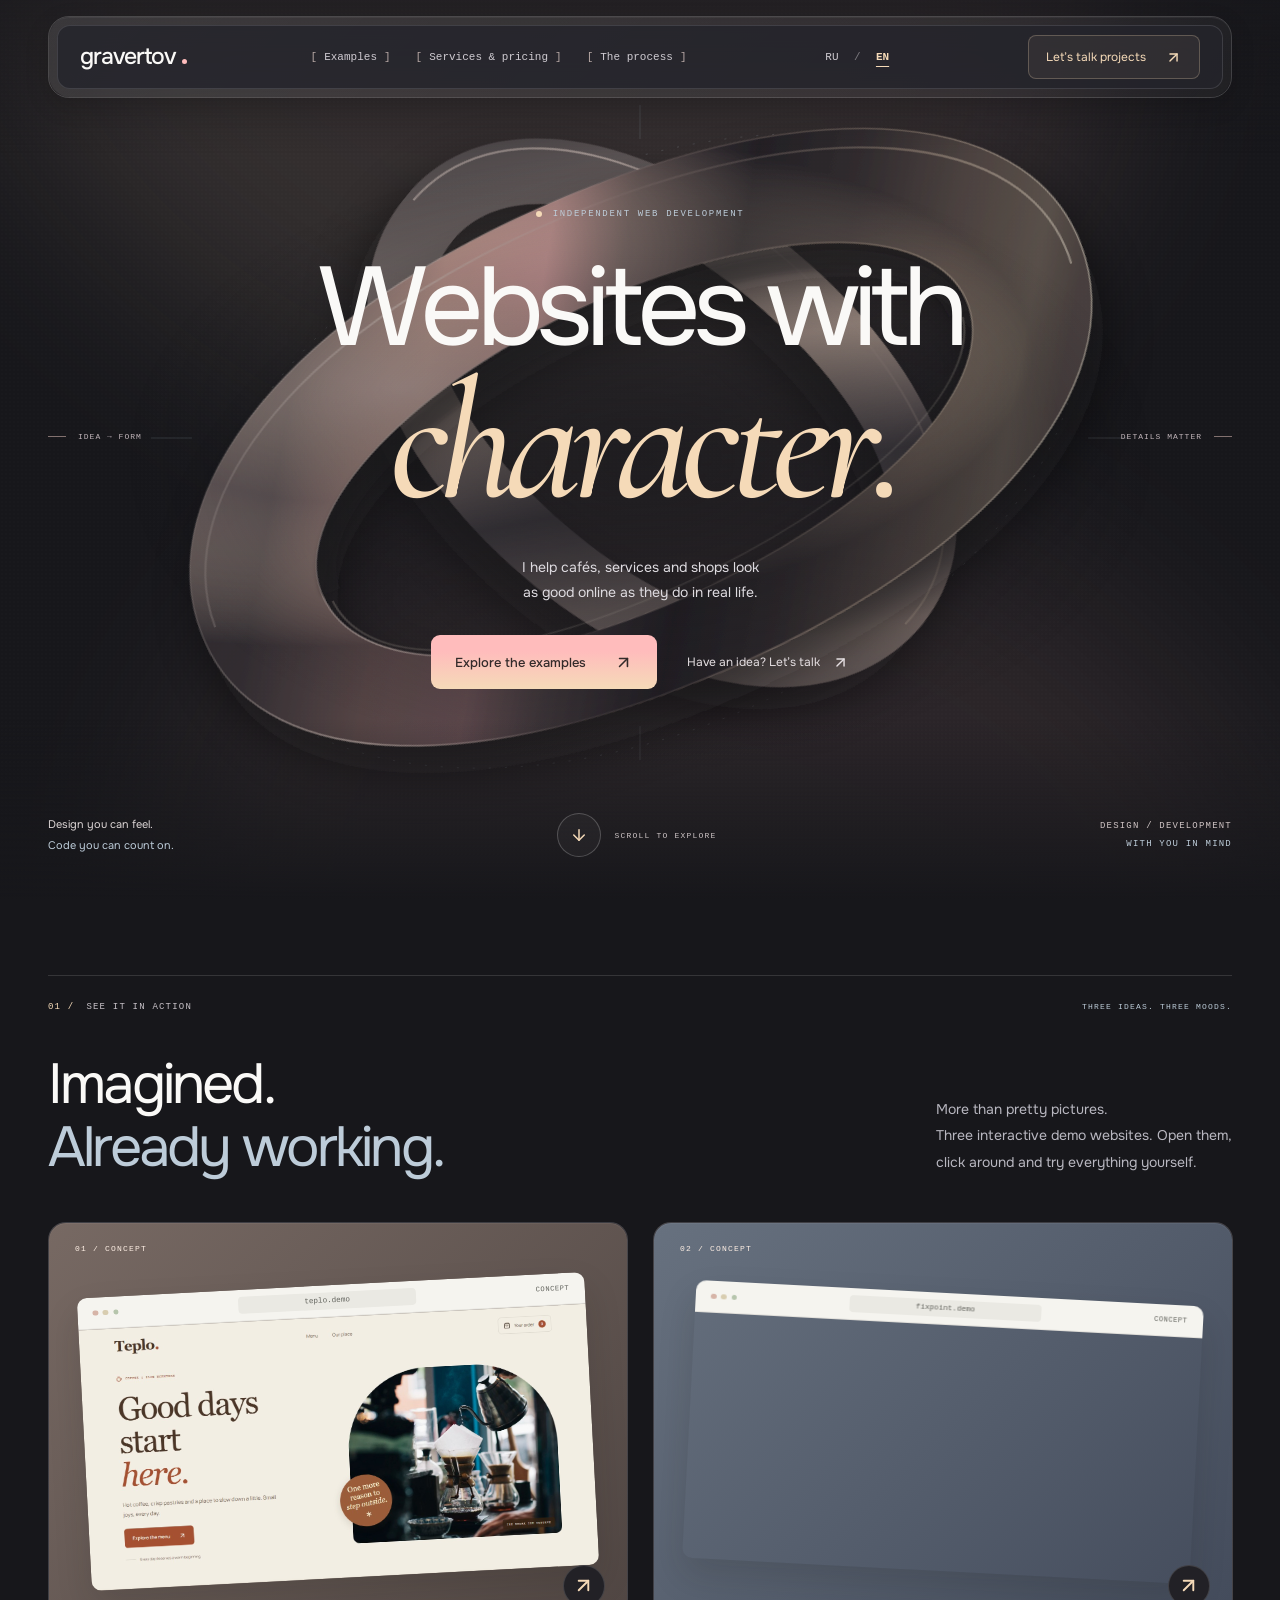
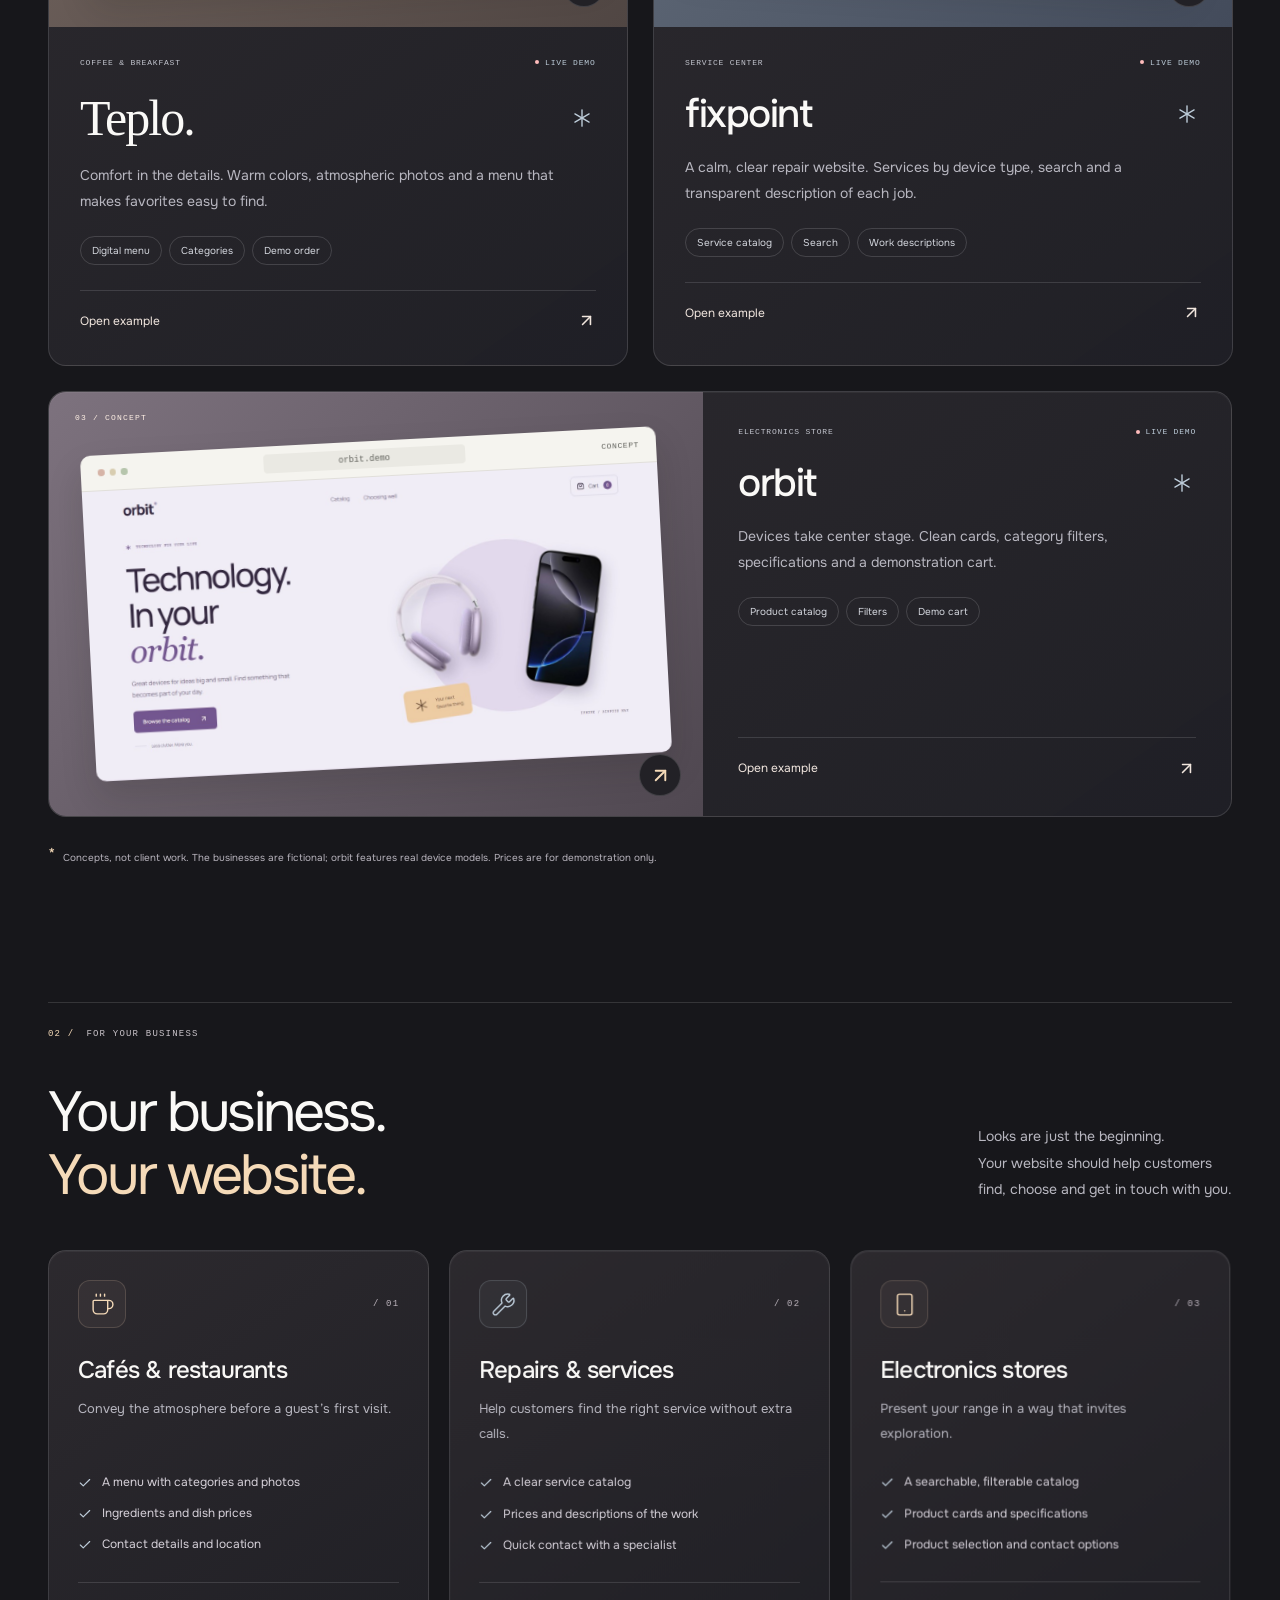
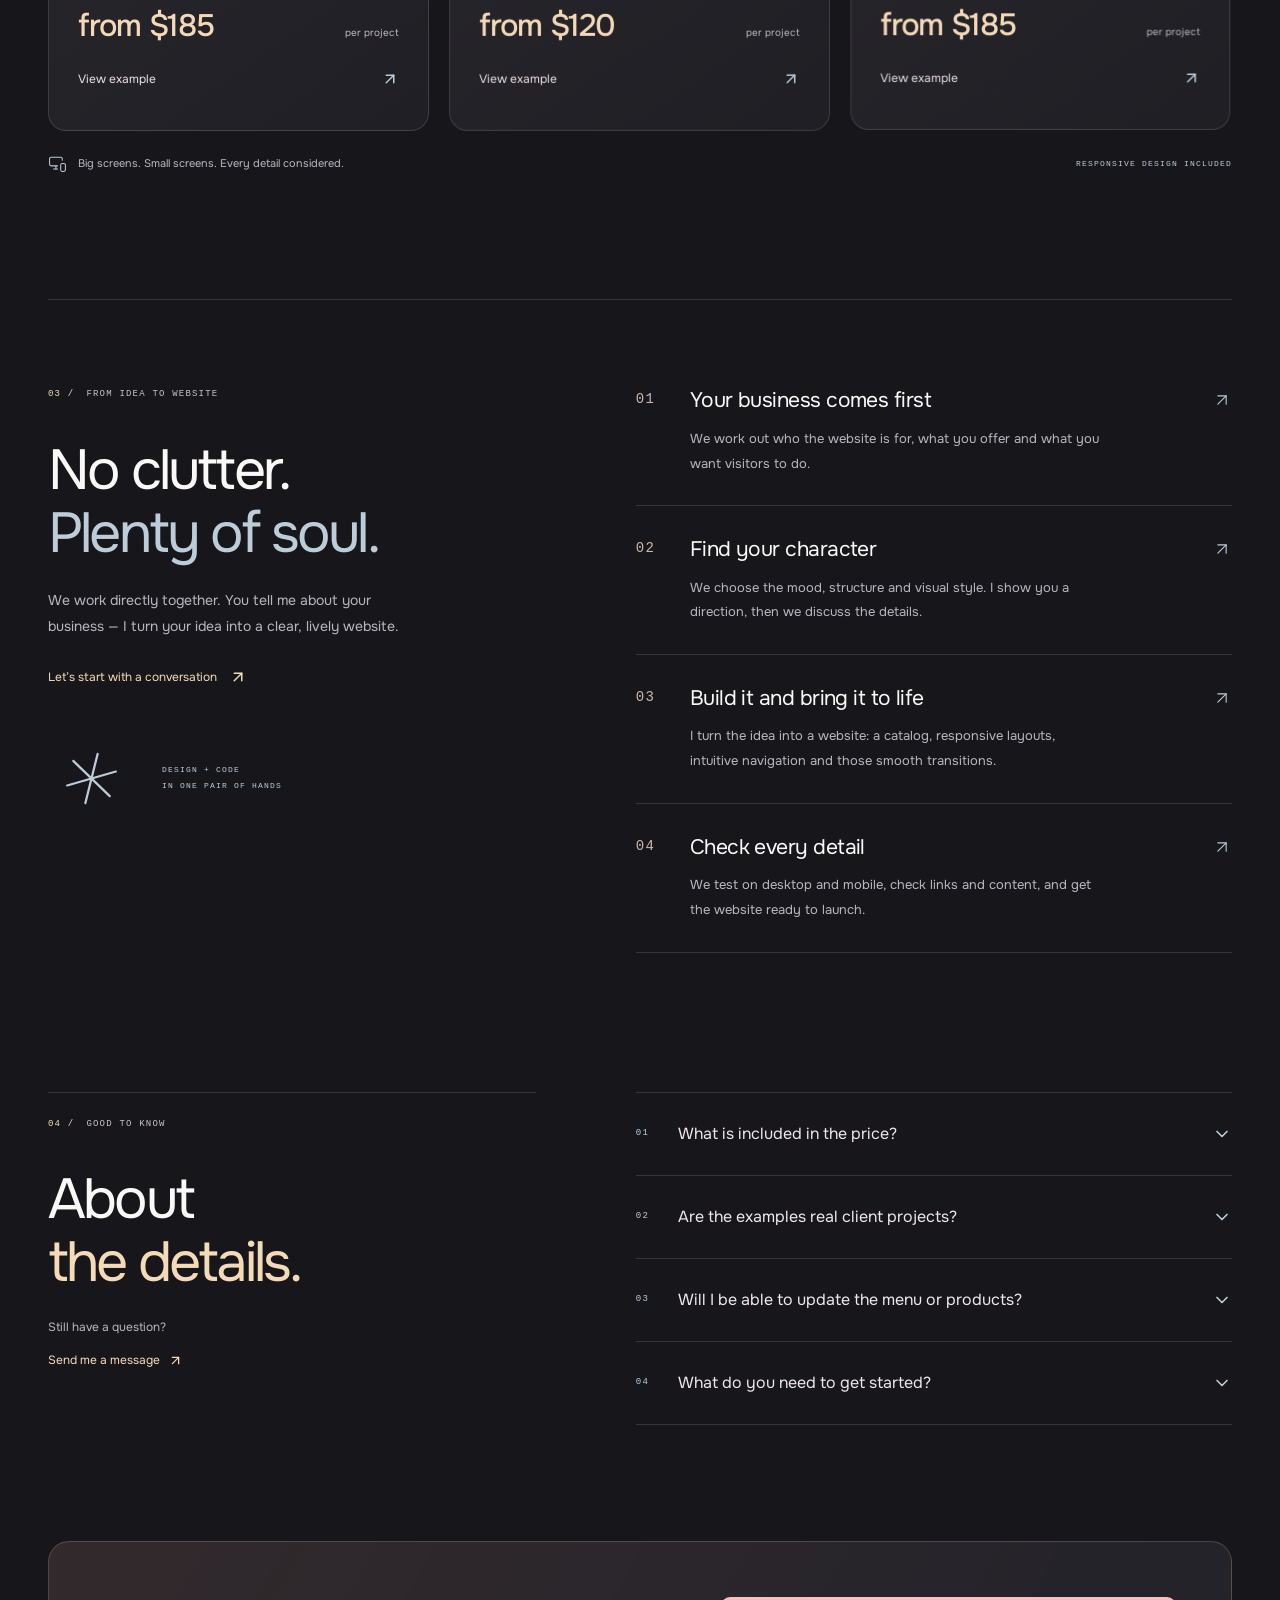
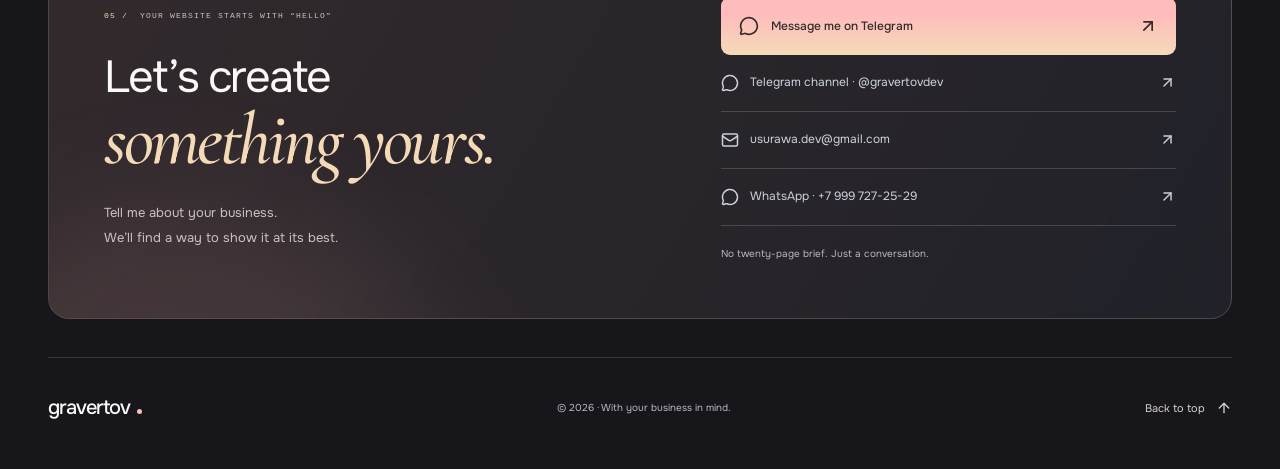
==== commit 3fa8e632: "Update index.html" ====
--- a/index.html
+++ b/index.html
@@ -40,7 +40,7 @@
     <link rel="canonical" href="https://gravertov.site/" />
     <link rel="alternate" hreflang="ru" href="https://gravertov.site/" />
     <link rel="alternate" hreflang="en" href="https://gravertov.site/en/" />
-    <link rel="icon" type="image/svg+xml" href="./favicon.svg?v=gravertov-g" />
+    <link rel="icon" type="image/png+xml" href="./favicon.png?v=gravertov-g" />
     <link rel="preload" href="./fonts/onest-cyrillic.woff2" as="font" type="font/woff2" crossorigin />
     <link rel="preload" href="./fonts/onest-latin.woff2" as="font" type="font/woff2" crossorigin />
     <link rel="preload" href="./fonts/cormorant-italic-cyrillic.woff2" as="font" type="font/woff2" crossorigin />
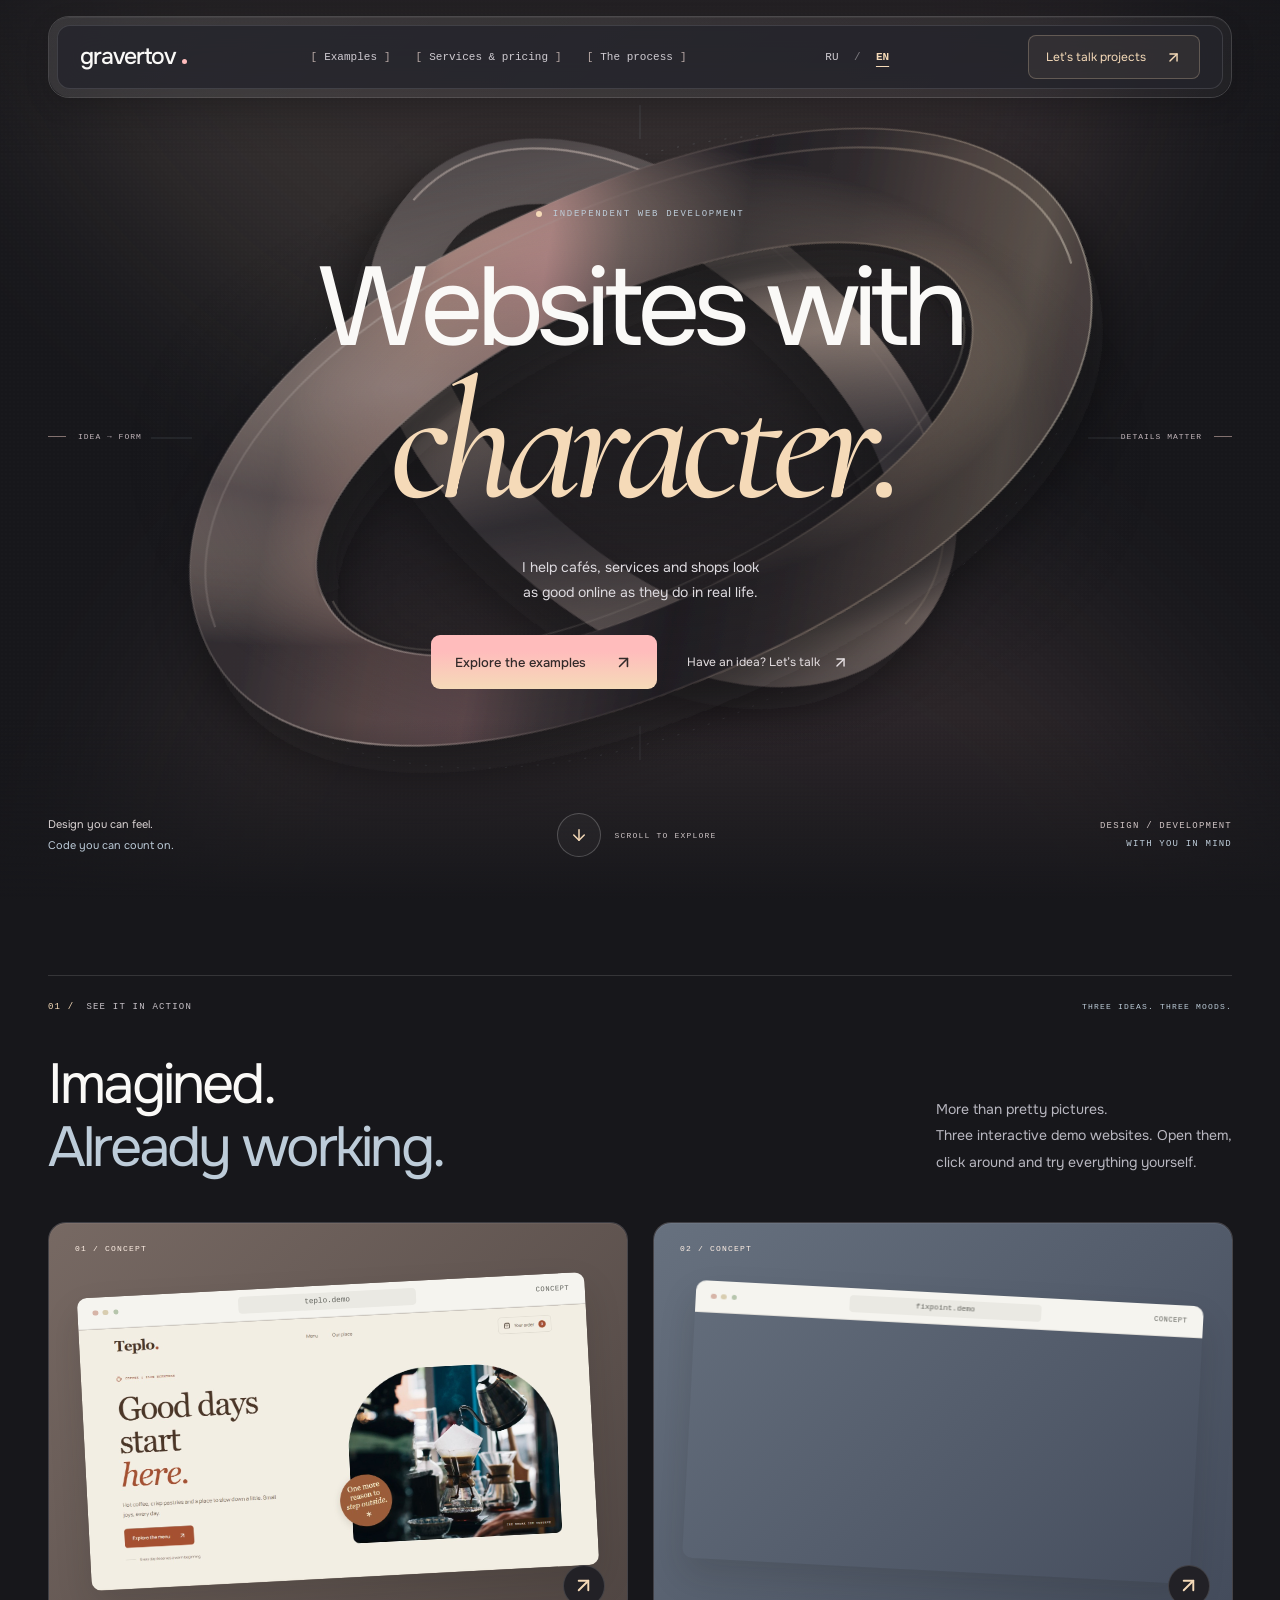
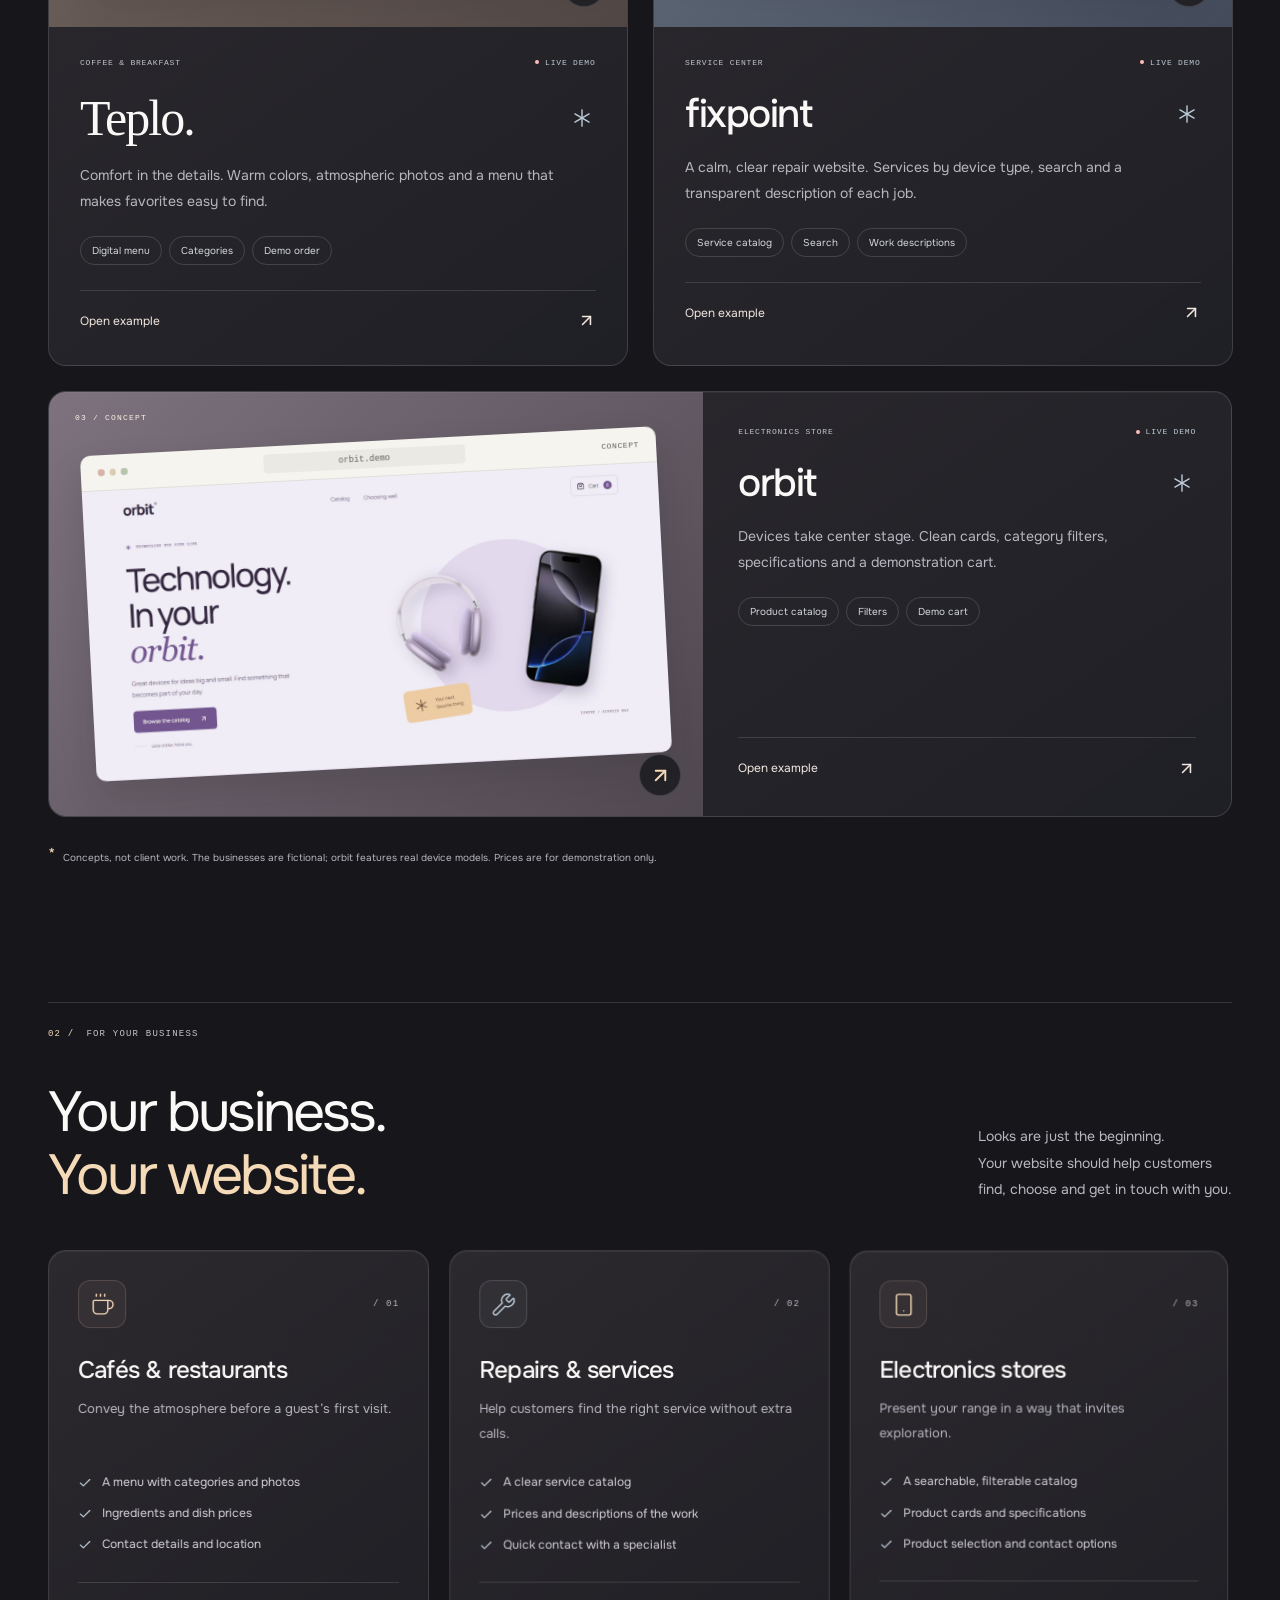
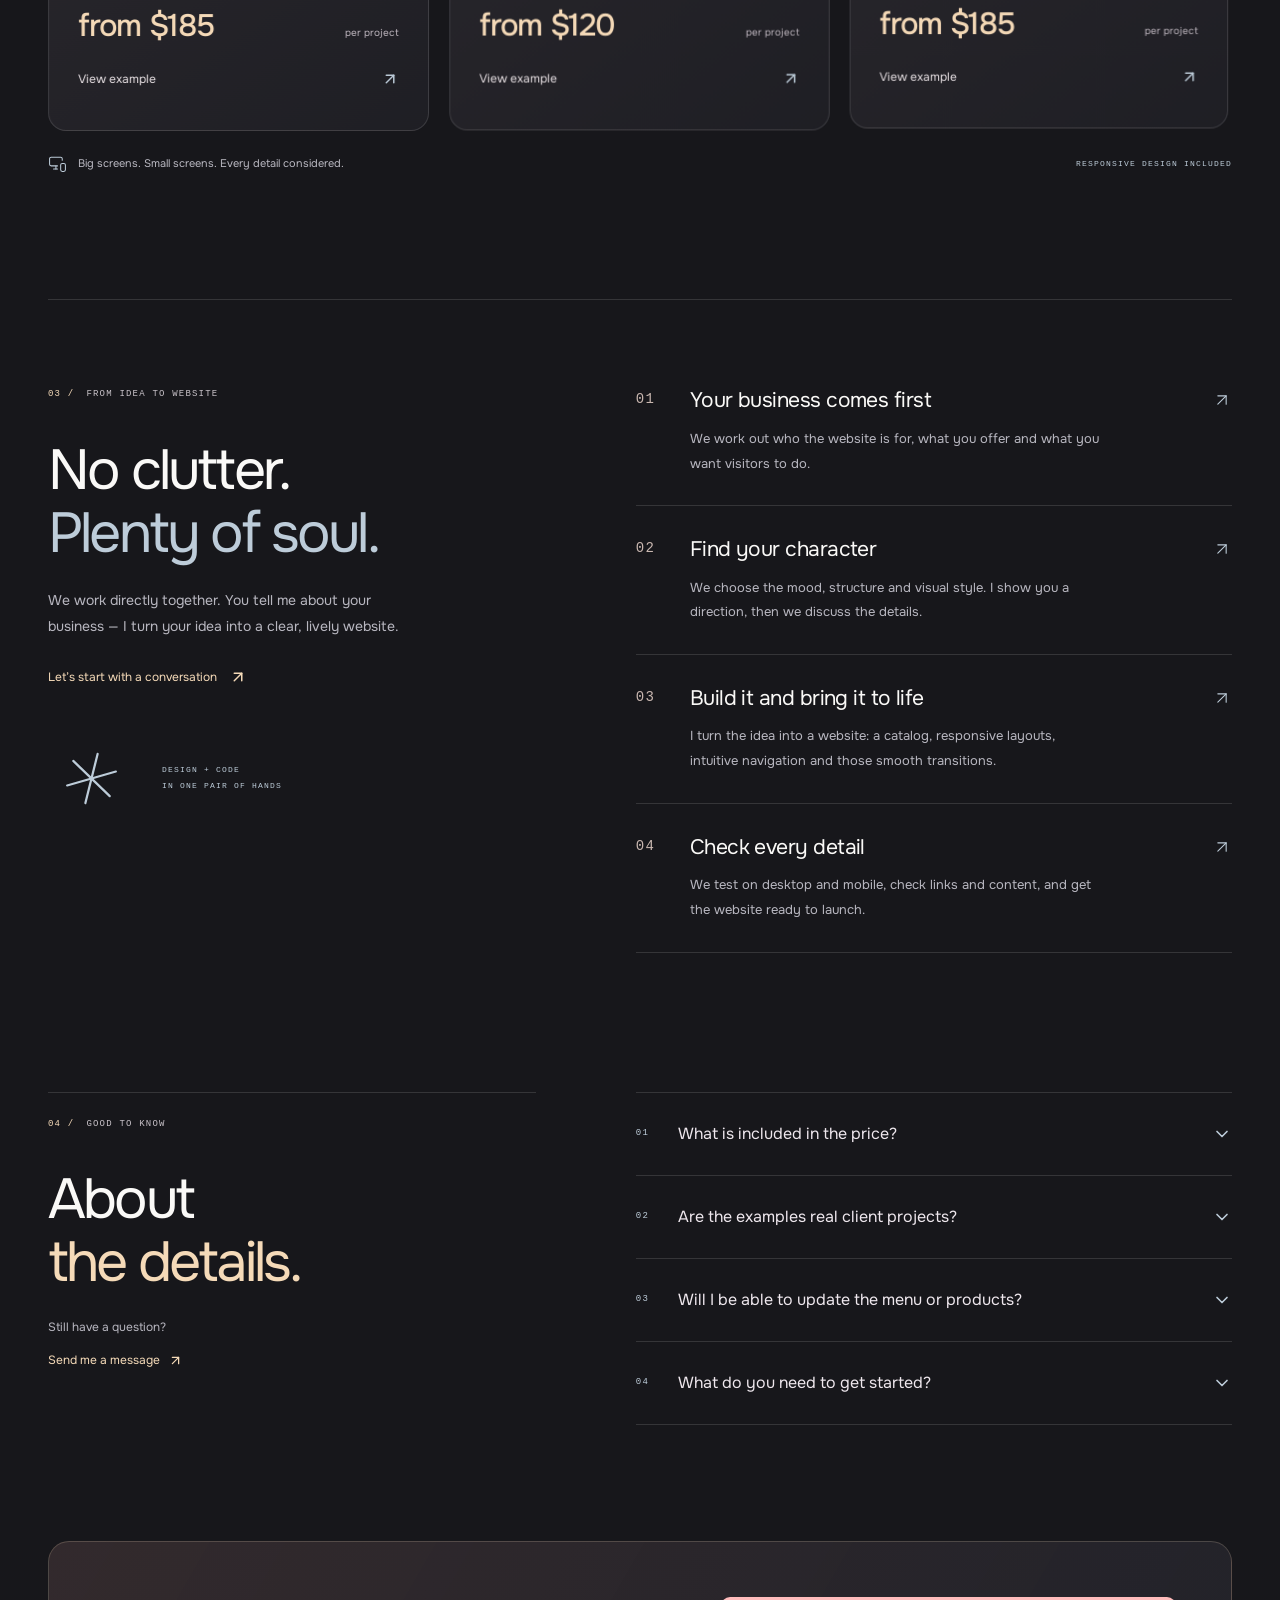
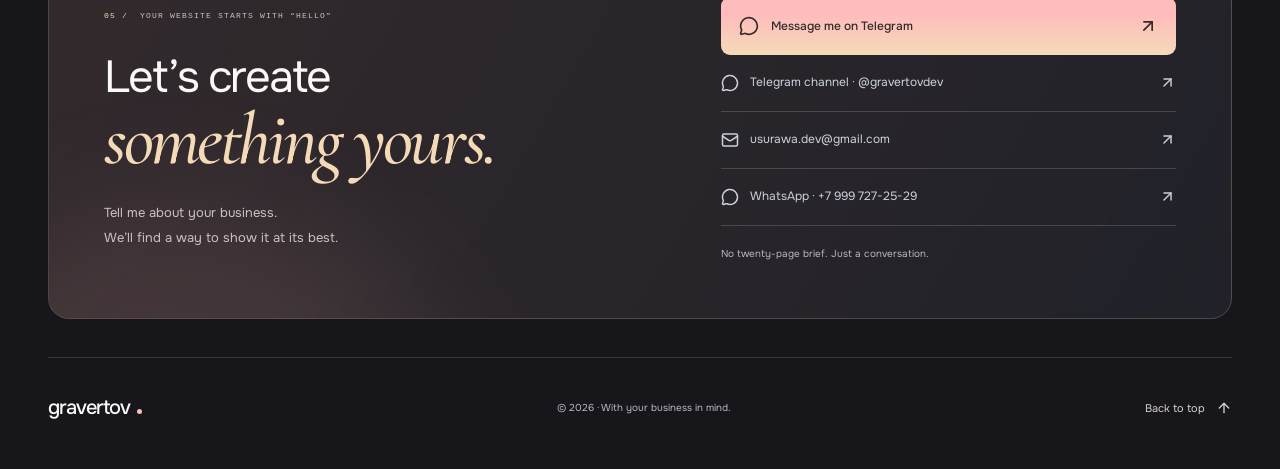
==== commit 64836b01: "Update index.html" ====
--- a/index.html
+++ b/index.html
@@ -40,7 +40,7 @@
     <link rel="canonical" href="https://gravertov.site/" />
     <link rel="alternate" hreflang="ru" href="https://gravertov.site/" />
     <link rel="alternate" hreflang="en" href="https://gravertov.site/en/" />
-    <link rel="icon" type="image/png+xml" href="./favicon.png?v=gravertov-g" />
+    <link rel="icon" type="image/png" href="./favicon.png?v=gravertov-g" />
     <link rel="preload" href="./fonts/onest-cyrillic.woff2" as="font" type="font/woff2" crossorigin />
     <link rel="preload" href="./fonts/onest-latin.woff2" as="font" type="font/woff2" crossorigin />
     <link rel="preload" href="./fonts/cormorant-italic-cyrillic.woff2" as="font" type="font/woff2" crossorigin />
